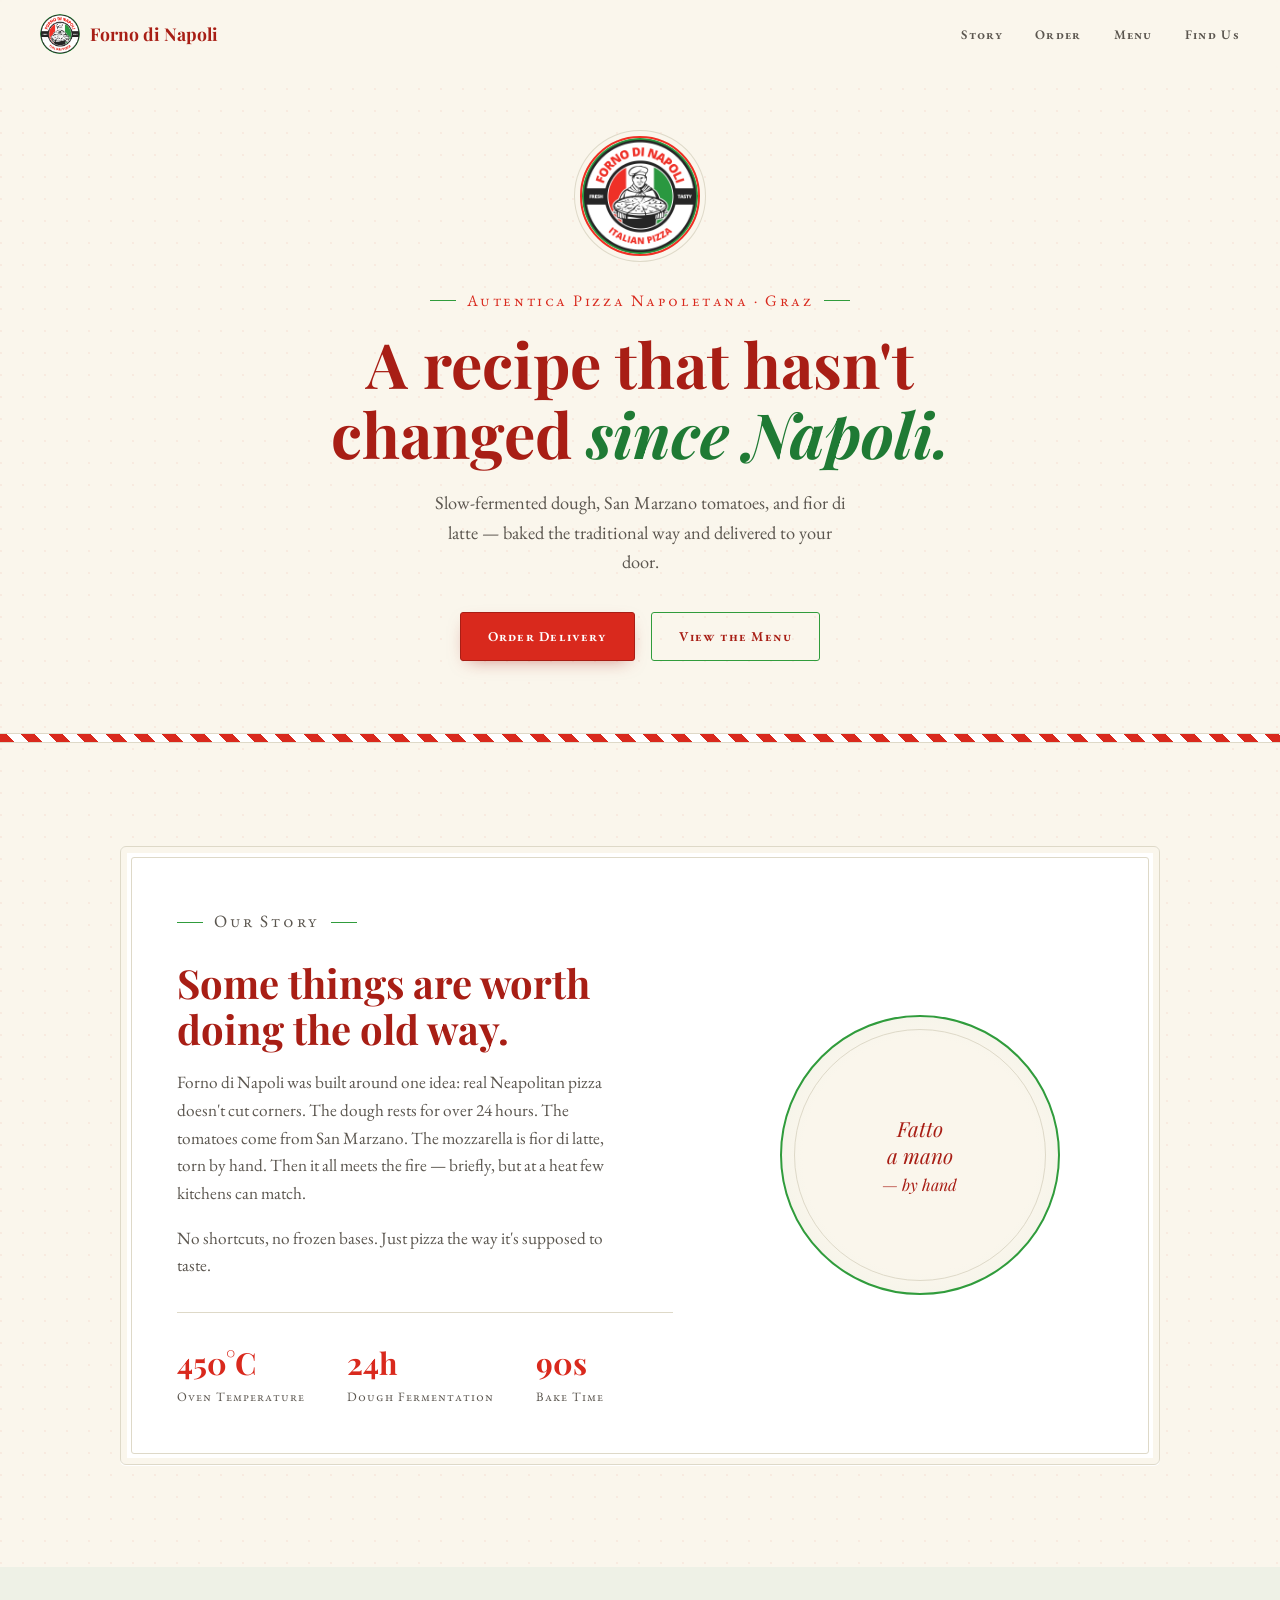
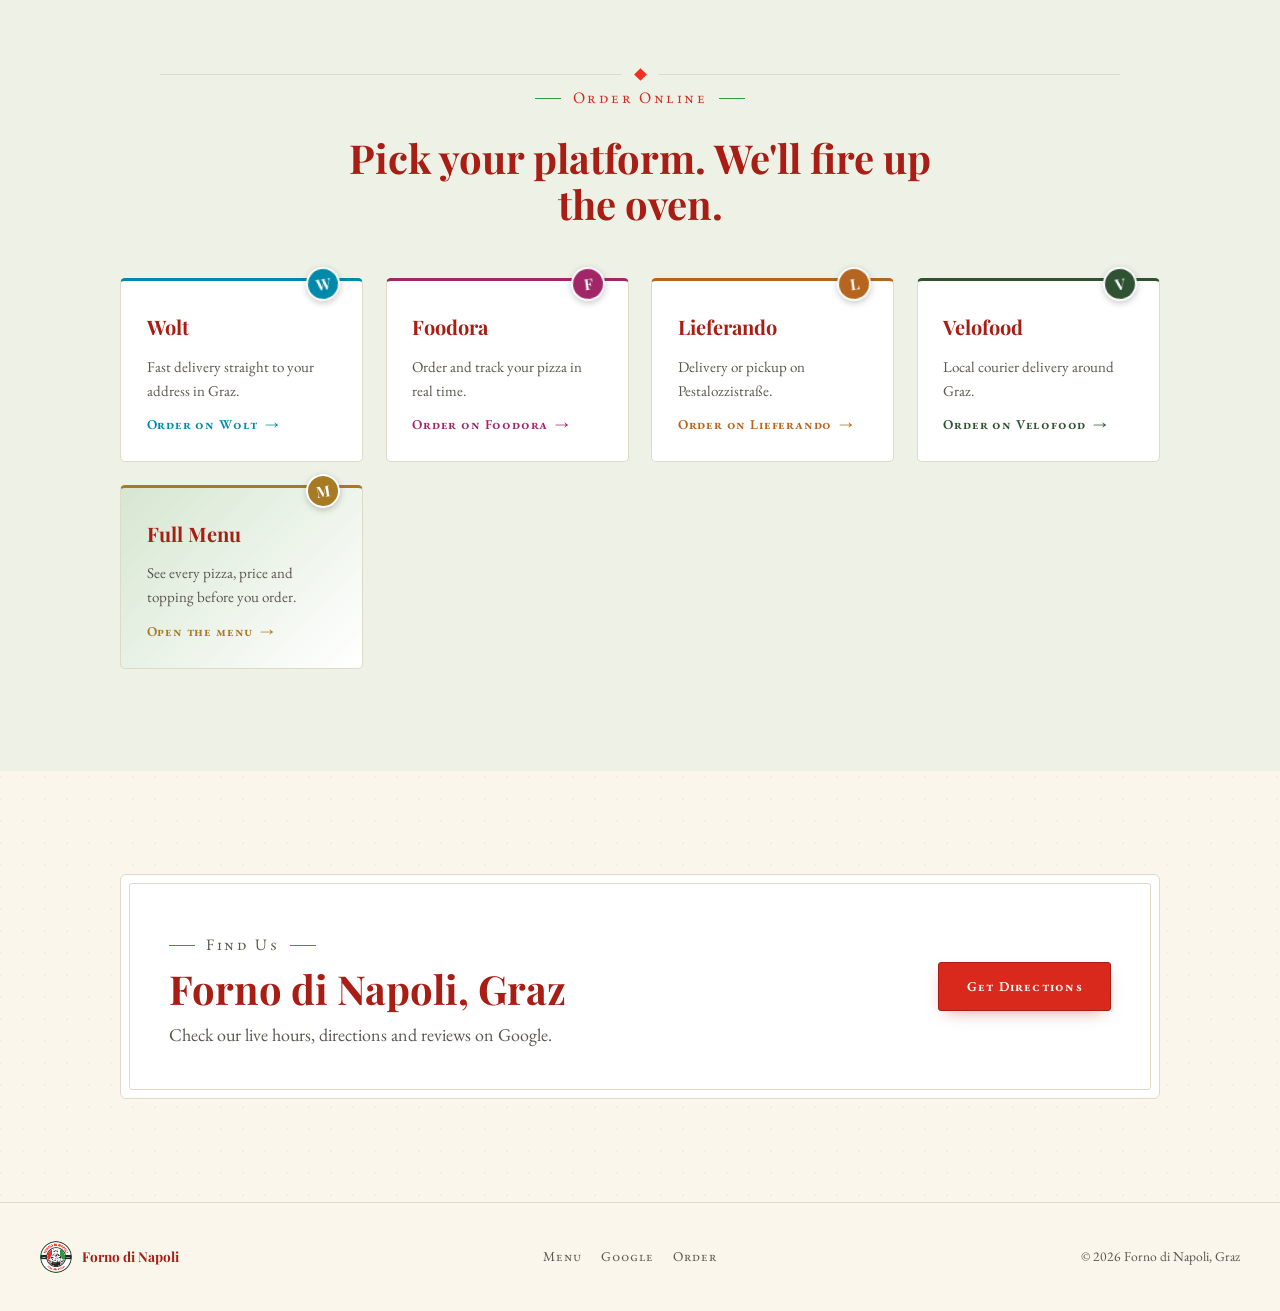
==== index.html @ 436e27d8 "Add Forno di Napoli pizzeria website Classic Italian trattoria design with a laurel-wreathed crest, " ====
<!DOCTYPE html>
<html lang="en">
<head>
<meta charset="UTF-8">
<meta name="viewport" content="width=device-width, initial-scale=1.0">
<title>Forno di Napoli — Classic Neapolitan Pizza in Graz</title>
<meta name="description" content="Autentica pizza napoletana in Graz. Order delivery via Wolt, Foodora, Lieferando or Velofood, or view our full menu.">
<link rel="icon" href="logo.png">
<link rel="preconnect" href="https://fonts.googleapis.com">
<link rel="preconnect" href="https://fonts.gstatic.com" crossorigin>
<link href="https://fonts.googleapis.com/css2?family=EB+Garamond:ital,wght@0,400;0,500;0,600;1,400;1,500&family=Playfair+Display:ital,wght@0,600;0,700;1,500;1,600&display=swap" rel="stylesheet">
<link rel="stylesheet" href="styles.css">
</head>
<body>

<header class="nav" id="nav">
  <a class="nav__brand" href="#top">
    <img src="logo.png" alt="Forno di Napoli logo">
    Forno di Napoli
  </a>
  <nav class="nav__links">
    <a href="#story">Story</a>
    <a href="#order">Order</a>
    <a href="https://qr.secret-it.eu/forno-di-napoli/NAZ" target="_blank" rel="noopener">Menu</a>
    <a href="#find-us">Find Us</a>
  </nav>
</header>

<section class="hero" id="top">
  <div class="crest">
    <svg class="crest__wreath left" viewBox="0 0 260 260" aria-hidden="true">
      <path d="M130 246 C 92 232, 56 194, 45 146 C 37 104, 46 66, 70 38" />
      <ellipse class="leaf" cx="122" cy="240" rx="11" ry="5.5" transform="rotate(-25 122 240)" style="animation-delay:.5s"/>
      <ellipse class="leaf" cx="104" cy="226" rx="11" ry="5.5" transform="rotate(-45 104 226)" style="animation-delay:.6s"/>
      <ellipse class="leaf" cx="86" cy="204" rx="11" ry="5.5" transform="rotate(-65 86 204)" style="animation-delay:.7s"/>
      <ellipse class="leaf" cx="70" cy="178" rx="11" ry="5.5" transform="rotate(-82 70 178)" style="animation-delay:.8s"/>
      <ellipse class="leaf" cx="58" cy="150" rx="10" ry="5" transform="rotate(-98 58 150)" style="animation-delay:.9s"/>
      <ellipse class="leaf" cx="52" cy="120" rx="10" ry="5" transform="rotate(-112 52 120)" style="animation-delay:1s"/>
      <ellipse class="leaf" cx="54" cy="90" rx="10" ry="5" transform="rotate(-128 54 90)" style="animation-delay:1.1s"/>
      <ellipse class="leaf" cx="62" cy="62" rx="10" ry="5" transform="rotate(-145 62 62)" style="animation-delay:1.2s"/>
    </svg>
    <svg class="crest__wreath right" viewBox="0 0 260 260" aria-hidden="true">
      <path d="M130 246 C 92 232, 56 194, 45 146 C 37 104, 46 66, 70 38" />
      <ellipse class="leaf" cx="122" cy="240" rx="11" ry="5.5" transform="rotate(-25 122 240)" style="animation-delay:.5s"/>
      <ellipse class="leaf" cx="104" cy="226" rx="11" ry="5.5" transform="rotate(-45 104 226)" style="animation-delay:.6s"/>
      <ellipse class="leaf" cx="86" cy="204" rx="11" ry="5.5" transform="rotate(-65 86 204)" style="animation-delay:.7s"/>
      <ellipse class="leaf" cx="70" cy="178" rx="11" ry="5.5" transform="rotate(-82 70 178)" style="animation-delay:.8s"/>
      <ellipse class="leaf" cx="58" cy="150" rx="10" ry="5" transform="rotate(-98 58 150)" style="animation-delay:.9s"/>
      <ellipse class="leaf" cx="52" cy="120" rx="10" ry="5" transform="rotate(-112 52 120)" style="animation-delay:1s"/>
      <ellipse class="leaf" cx="54" cy="90" rx="10" ry="5" transform="rotate(-128 54 90)" style="animation-delay:1.1s"/>
      <ellipse class="leaf" cx="62" cy="62" rx="10" ry="5" transform="rotate(-145 62 62)" style="animation-delay:1.2s"/>
    </svg>
    <img class="crest__mark" src="logo.png" alt="Forno di Napoli crest">
  </div>

  <p class="eyebrow">Autentica Pizza Napoletana &middot; Graz</p>
  <h1 class="hero__title">A recipe that hasn't changed <em>since Napoli.</em></h1>
  <p class="hero__sub">Slow-fermented dough, San Marzano tomatoes, and fior di latte — baked the traditional way and delivered to your door.</p>
  <div class="hero__cta">
    <a href="#order" class="btn btn--primary">Order Delivery</a>
    <a href="https://qr.secret-it.eu/forno-di-napoli/NAZ" target="_blank" rel="noopener" class="btn btn--ghost">View the Menu</a>
  </div>
</section>

<div class="ribbon" aria-hidden="true"></div>

<section class="section story" id="story">
  <div class="wrap">
    <div class="story__frame reveal">
      <div class="story__grid">
        <div>
          <p class="eyebrow">Our Story</p>
          <h2 class="section__title" style="text-align:left">Some things are worth doing the old way.</h2>
          <p>Forno di Napoli was built around one idea: real Neapolitan pizza doesn't cut corners. The dough rests for over 24 hours. The tomatoes come from San Marzano. The mozzarella is fior di latte, torn by hand. Then it all meets the fire — briefly, but at a heat few kitchens can match.</p>
          <p>No shortcuts, no frozen bases. Just pizza the way it's supposed to taste.</p>
          <div class="story__stats">
            <div>
              <div class="stat__num">450°C</div>
              <div class="stat__label">Oven Temperature</div>
            </div>
            <div>
              <div class="stat__num">24h</div>
              <div class="stat__label">Dough Fermentation</div>
            </div>
            <div>
              <div class="stat__num">90s</div>
              <div class="stat__label">Bake Time</div>
            </div>
          </div>
        </div>
        <div class="medallion">
          <span>Fatto<br>a mano<br><em style="font-size:1rem">— by hand</em></span>
        </div>
      </div>
    </div>
  </div>
</section>

<section class="section order" id="order">
  <div class="wrap">
    <div class="divider reveal"><span class="divider__mark"></span></div>
    <div class="section__head reveal">
      <p class="eyebrow">Order Online</p>
      <h2 class="section__title">Pick your platform. We'll fire up the oven.</h2>
    </div>
    <div class="order-grid reveal">
      <a class="order-card" style="--accent:#0089a8" href="https://wolt.com/de-at/aut/graz/restaurant/forno-di-napoli-1?utm_source=googlemapreserved&amp;utm_campaign=forno-di-napoli-1&amp;utm_content=69f091a7969e71e21f619008&amp;category=restaurant" target="_blank" rel="noopener">
        <span class="order-card__seal" style="--accent:#0089a8">W</span>
        <span class="order-card__name">Wolt</span>
        <span class="order-card__desc">Fast delivery straight to your address in Graz.</span>
        <span class="order-card__link">Order on Wolt <span class="arrow">→</span></span>
      </a>
      <a class="order-card" style="--accent:#a12668" href="https://www.foodora.at/restaurant/sb0v/forno-di-napoli-neapolitanische-pizza-sb0v?utm_campaign=google_reserve_place_order_action_CH-SEO_" target="_blank" rel="noopener">
        <span class="order-card__seal" style="--accent:#a12668">F</span>
        <span class="order-card__name">Foodora</span>
        <span class="order-card__desc">Order and track your pizza in real time.</span>
        <span class="order-card__link">Order on Foodora <span class="arrow">→</span></span>
      </a>
      <a class="order-card" style="--accent:#b5651d" href="https://www.lieferando.at/speisekarte/forno-di-napoli-pestalozzistrasse?serviceType=collection&amp;utm_source=google&amp;utm_medium=organic&amp;utm_campaign=foodorder" target="_blank" rel="noopener">
        <span class="order-card__seal" style="--accent:#b5651d">L</span>
        <span class="order-card__name">Lieferando</span>
        <span class="order-card__desc">Delivery or pickup on Pestalozzistraße.</span>
        <span class="order-card__link">Order on Lieferando <span class="arrow">→</span></span>
      </a>
      <a class="order-card" style="--accent:#2f5233" href="https://velofood.at/restaurant/fornodinapoli" target="_blank" rel="noopener">
        <span class="order-card__seal" style="--accent:#2f5233">V</span>
        <span class="order-card__name">Velofood</span>
        <span class="order-card__desc">Local courier delivery around Graz.</span>
        <span class="order-card__link">Order on Velofood <span class="arrow">→</span></span>
      </a>
      <a class="order-card order-card--menu" style="--accent:#a97a24" href="https://qr.secret-it.eu/forno-di-napoli/NAZ" target="_blank" rel="noopener">
        <span class="order-card__seal" style="--accent:#a97a24">M</span>
        <span class="order-card__name">Full Menu</span>
        <span class="order-card__desc">See every pizza, price and topping before you order.</span>
        <span class="order-card__link">Open the menu <span class="arrow">→</span></span>
      </a>
    </div>
  </div>
</section>

<section class="section find" id="find-us">
  <div class="wrap">
    <div class="find-panel reveal">
      <div>
        <p class="eyebrow">Find Us</p>
        <h2 class="section__title">Forno di Napoli, Graz</h2>
        <p>Check our live hours, directions and reviews on Google.</p>
      </div>
      <a class="btn btn--primary" href="https://share.google/KbmO80q0N0nKhMr3L" target="_blank" rel="noopener">Get Directions</a>
    </div>
  </div>
</section>

<footer class="footer">
  <a class="footer__brand" href="#top">
    <img src="logo.png" alt="Forno di Napoli logo">
    Forno di Napoli
  </a>
  <div class="footer__links">
    <a href="https://qr.secret-it.eu/forno-di-napoli/NAZ" target="_blank" rel="noopener">Menu</a>
    <a href="https://share.google/KbmO80q0N0nKhMr3L" target="_blank" rel="noopener">Google</a>
    <a href="#order">Order</a>
  </div>
  <span>© <span id="year"></span> Forno di Napoli, Graz</span>
</footer>

<script src="script.js"></script>
</body>
</html>
---- styles.css ----
/* ===== Tokens — sampled from logo.png (red #f03024, green #309c3c, ink #242424, white #fcfcfc) ===== */
:root {
  --paper: #faf6ec;
  --paper-deep: #eef1e6;
  --paper-line: #ded9c8;
  --ink: #242424;
  --ink-soft: #5b564f;
  --wine: #d9291d;
  --wine-deep: #a81e15;
  --wine-bright: #f03024;
  --pine: #1f7a34;
  --gold: #309c3c;
  --gold-light: #5cb768;
  --cream: #ffffff;

  --font-display: "Playfair Display", "Iowan Old Style", Georgia, serif;
  --font-body: "EB Garamond", Georgia, serif;
  --font-label: "EB Garamond", Georgia, serif;

  --container: 1120px;
}

@media (prefers-reduced-motion: reduce) {
  *, *::before, *::after {
    animation-duration: 0.001ms !important;
    animation-iteration-count: 1 !important;
    transition-duration: 0.001ms !important;
    scroll-behavior: auto !important;
  }
}

* { box-sizing: border-box; }
html { scroll-behavior: smooth; }

body {
  margin: 0;
  background: var(--paper);
  color: var(--ink);
  font-family: var(--font-body);
  font-size: 18px;
  line-height: 1.6;
  -webkit-font-smoothing: antialiased;
  overflow-x: hidden;
  background-image:
    radial-gradient(circle at 1px 1px, rgba(217, 41, 29, 0.06) 1px, transparent 0);
  background-size: 22px 22px;
}

img { max-width: 100%; display: block; }
a { color: inherit; text-decoration: none; }

.wrap {
  max-width: var(--container);
  margin: 0 auto;
  padding: 0 clamp(1.25rem, 4vw, 2.5rem);
}

:focus-visible {
  outline: 2px solid var(--wine);
  outline-offset: 3px;
}

.small-caps {
  font-variant: small-caps;
  letter-spacing: 0.08em;
}

/* ===== Checker ribbon divider ===== */
.ribbon {
  height: 10px;
  background-image: repeating-linear-gradient(
    45deg,
    var(--wine) 0, var(--wine) 10px,
    var(--cream) 10px, var(--cream) 20px
  );
  border-top: 1px solid var(--paper-line);
  border-bottom: 1px solid var(--paper-line);
}

/* ===== Nav ===== */
.nav {
  position: fixed;
  top: 0;
  left: 0;
  right: 0;
  z-index: 50;
  display: flex;
  align-items: center;
  justify-content: space-between;
  padding: 0.9rem clamp(1.25rem, 4vw, 2.5rem);
  background: rgba(250, 246, 236, 0.88);
  border-bottom: 1px solid transparent;
  backdrop-filter: blur(6px);
  transition: border-color 0.3s ease, box-shadow 0.3s ease;
}

.nav.is-scrolled {
  border-bottom-color: var(--paper-line);
  box-shadow: 0 2px 14px rgba(36, 36, 36, 0.06);
}

.nav__brand {
  display: flex;
  align-items: center;
  gap: 0.65rem;
  font-family: var(--font-display);
  font-weight: 700;
  font-size: 1.1rem;
  color: var(--wine-deep);
}

.nav__brand img {
  width: 40px;
  height: 40px;
  border-radius: 50%;
}

.nav__links {
  display: flex;
  gap: clamp(1.1rem, 2.5vw, 2.1rem);
  font-size: 0.82rem;
  font-variant: small-caps;
  letter-spacing: 0.1em;
  font-weight: 600;
  color: var(--ink-soft);
}

.nav__links a { position: relative; transition: color 0.2s ease; }
.nav__links a:hover { color: var(--wine); }
.nav__links a::after {
  content: "";
  position: absolute;
  left: 0;
  bottom: -5px;
  width: 0;
  height: 1px;
  background: var(--gold);
  transition: width 0.25s ease;
}
.nav__links a:hover::after { width: 100%; }

@media (max-width: 640px) {
  .nav__links { display: none; }
}

/* ===== Buttons ===== */
.btn {
  display: inline-flex;
  align-items: center;
  gap: 0.5rem;
  padding: 0.8rem 1.7rem;
  border-radius: 3px;
  font-family: var(--font-label);
  font-weight: 600;
  font-size: 0.85rem;
  font-variant: small-caps;
  letter-spacing: 0.09em;
  border: 1px solid transparent;
  cursor: pointer;
  transition: transform 0.2s ease, box-shadow 0.2s ease, background 0.2s ease, color 0.2s ease;
}

.btn--primary {
  background: var(--wine);
  color: var(--cream);
  border-color: var(--wine-deep);
  box-shadow: 0 6px 18px -8px rgba(168, 30, 21, 0.55);
}
.btn--primary:hover {
  background: var(--wine-bright);
  transform: translateY(-2px);
  box-shadow: 0 10px 22px -8px rgba(168, 30, 21, 0.6);
}

.btn--ghost {
  background: transparent;
  border-color: var(--gold);
  color: var(--wine-deep);
}
.btn--ghost:hover {
  background: rgba(48, 156, 60, 0.12);
  transform: translateY(-2px);
}

/* ===== Hero ===== */
.hero {
  position: relative;
  padding: 8.5rem clamp(1.25rem, 4vw, 2.5rem) 4.5rem;
  text-align: center;
  overflow: hidden;
}

.crest {
  position: relative;
  width: min(260px, 62vw);
  margin: 0 auto 1.6rem;
  display: grid;
  place-items: center;
}

.crest__wreath {
  position: absolute;
  inset: 0;
  width: 100%;
  height: 100%;
}
.crest__wreath.right {
  transform: scaleX(-1);
}

.crest__wreath path {
  fill: none;
  stroke: var(--gold);
  stroke-width: 2.4;
  stroke-linecap: round;
  stroke-dasharray: 340;
  stroke-dashoffset: 340;
  animation: draw 1.6s ease-out 0.2s forwards;
}
.crest__wreath.right path {
  animation-delay: 0.35s;
}

.crest__wreath ellipse {
  fill: var(--gold);
  opacity: 0;
  transform-origin: center;
  animation: leafIn 0.5s ease-out forwards;
}

@keyframes draw {
  to { stroke-dashoffset: 0; }
}
@keyframes leafIn {
  from { opacity: 0; transform: scale(0.3); }
  to { opacity: 1; transform: scale(1); }
}

.crest__mark {
  position: relative;
  width: 46%;
  border-radius: 50%;
  border: 2px solid var(--wine-bright);
  box-shadow: 0 0 0 5px var(--paper), 0 0 0 6px var(--paper-line);
  opacity: 0;
  animation: crestIn 0.6s ease-out 1.3s forwards;
}

@keyframes crestIn {
  from { opacity: 0; transform: scale(0.85); }
  to { opacity: 1; transform: scale(1); }
}

.eyebrow {
  font-family: var(--font-label);
  font-variant: small-caps;
  letter-spacing: 0.16em;
  font-size: 1rem;
  color: var(--wine);
  display: inline-flex;
  align-items: center;
  gap: 0.7rem;
  margin: 0 0 1rem;
}
.eyebrow::before, .eyebrow::after {
  content: "";
  width: 26px;
  height: 1px;
  background: var(--gold);
}

.hero__title {
  font-family: var(--font-display);
  font-weight: 700;
  font-size: clamp(2.3rem, 5.2vw, 3.9rem);
  line-height: 1.12;
  margin: 0 auto 1.2rem;
  max-width: 16ch;
  color: var(--wine-deep);
  opacity: 0;
  transform: translateY(16px);
  animation: enter 0.9s cubic-bezier(0.2, 0.8, 0.2, 1) 0.15s forwards;
}

.hero__title em {
  font-style: italic;
  color: var(--pine);
}

.hero__sub {
  font-size: 1.15rem;
  color: var(--ink-soft);
  max-width: 46ch;
  margin: 0 auto 2.2rem;
  opacity: 0;
  transform: translateY(14px);
  animation: enter 0.9s cubic-bezier(0.2, 0.8, 0.2, 1) 0.35s forwards;
}

.hero__cta {
  display: flex;
  gap: 1rem;
  justify-content: center;
  flex-wrap: wrap;
  opacity: 0;
  transform: translateY(14px);
  animation: enter 0.9s cubic-bezier(0.2, 0.8, 0.2, 1) 0.55s forwards;
}

@keyframes enter {
  to { opacity: 1; transform: translateY(0); }
}

/* ===== Section shell ===== */
.section {
  position: relative;
  padding: clamp(4rem, 8vw, 6.5rem) 0;
}

.divider {
  display: flex;
  align-items: center;
  justify-content: center;
  gap: 0.9rem;
  margin: 0 auto;
  max-width: var(--container);
  padding: 0 clamp(1.25rem, 4vw, 2.5rem);
}
.divider::before, .divider::after {
  content: "";
  flex: 1;
  height: 1px;
  background: var(--paper-line);
}
.divider__mark {
  width: 9px;
  height: 9px;
  background: var(--wine-bright);
  transform: rotate(45deg);
  transform-origin: center;
  opacity: 0;
  animation: markIn 0.5s ease-out forwards;
}

.section__head {
  max-width: 620px;
  margin: 0 auto clamp(2.4rem, 5vw, 3.2rem);
  text-align: center;
}

.section__title {
  font-family: var(--font-display);
  font-weight: 700;
  font-size: clamp(1.8rem, 3.4vw, 2.5rem);
  line-height: 1.15;
  color: var(--wine-deep);
  margin: 0.5rem 0 0;
}

.reveal {
  opacity: 0;
  transform: translateY(24px);
  transition: opacity 0.75s cubic-bezier(0.2, 0.8, 0.2, 1), transform 0.75s cubic-bezier(0.2, 0.8, 0.2, 1);
}
.reveal.is-visible {
  opacity: 1;
  transform: translateY(0);
}
.reveal.is-visible .divider__mark {
  animation: markIn 0.5s ease-out 0.3s forwards;
}

@keyframes markIn {
  from { opacity: 0; transform: rotate(45deg) scale(0); }
  to { opacity: 1; transform: rotate(45deg) scale(1); }
}

/* ===== Story ===== */
.story__frame {
  border: 1px solid var(--paper-line);
  border-radius: 6px;
  padding: clamp(2rem, 5vw, 3.5rem);
  background: var(--cream);
  box-shadow: 0 1px 0 var(--cream), 0 0 0 6px var(--paper) inset;
  position: relative;
}
.story__frame::before {
  content: "";
  position: absolute;
  inset: 10px;
  border: 1px solid var(--paper-line);
  border-radius: 3px;
  pointer-events: none;
}

.story__grid {
  display: grid;
  grid-template-columns: 1.15fr 0.85fr;
  gap: clamp(2.2rem, 5vw, 4rem);
  align-items: center;
}
@media (max-width: 860px) {
  .story__grid { grid-template-columns: 1fr; }
}

.story p {
  color: var(--ink-soft);
  font-size: 1.08rem;
  max-width: 54ch;
}

.story__stats {
  display: flex;
  gap: clamp(1.6rem, 4vw, 2.6rem);
  margin-top: 2rem;
  flex-wrap: wrap;
  padding-top: 1.6rem;
  border-top: 1px solid var(--paper-line);
}

.stat__num {
  font-family: var(--font-display);
  font-size: 1.9rem;
  font-weight: 700;
  color: var(--wine);
}
.stat__label {
  font-family: var(--font-label);
  font-variant: small-caps;
  font-size: 0.8rem;
  letter-spacing: 0.08em;
  color: var(--ink-soft);
}

.medallion {
  position: relative;
  width: 100%;
  max-width: 280px;
  aspect-ratio: 1;
  margin-inline: auto;
  border-radius: 50%;
  border: 2px solid var(--gold);
  display: grid;
  place-items: center;
  background: radial-gradient(circle, var(--paper) 60%, var(--paper-deep) 100%);
}
.medallion::before {
  content: "";
  position: absolute;
  inset: 12px;
  border: 1px solid var(--paper-line);
  border-radius: 50%;
}
.medallion span {
  font-family: var(--font-display);
  font-style: italic;
  font-size: 1.3rem;
  color: var(--wine-deep);
  text-align: center;
  line-height: 1.3;
}

/* ===== Order section ===== */
.order {
  background: var(--paper-deep);
}

.order-grid {
  display: grid;
  grid-template-columns: repeat(auto-fit, minmax(230px, 1fr));
  gap: 1.4rem;
}

.order-card {
  position: relative;
  display: flex;
  flex-direction: column;
  gap: 0.7rem;
  padding: 1.9rem 1.6rem 1.6rem;
  border-radius: 5px;
  background: var(--cream);
  border: 1px solid var(--paper-line);
  border-top: 3px solid var(--accent, var(--wine));
  transition: transform 0.25s ease, box-shadow 0.25s ease;
}

.order-card:hover {
  transform: translateY(-5px);
  box-shadow: 0 14px 26px -14px rgba(36, 36, 36, 0.3);
}

.order-card__seal {
  position: absolute;
  top: -14px;
  right: 1.4rem;
  width: 34px;
  height: 34px;
  border-radius: 50%;
  background: var(--accent, var(--wine));
  color: var(--cream);
  display: grid;
  place-items: center;
  font-family: var(--font-display);
  font-weight: 700;
  font-size: 0.95rem;
  border: 2px solid var(--cream);
  box-shadow: 0 2px 6px rgba(36, 36, 36, 0.25);
  transform: scale(0) rotate(-25deg);
  transition: transform 0.4s cubic-bezier(0.34, 1.56, 0.64, 1);
}
.reveal.is-visible .order-card__seal {
  transform: scale(1) rotate(-8deg);
}

.order-card__name {
  font-family: var(--font-display);
  font-size: 1.25rem;
  font-weight: 700;
  color: var(--wine-deep);
}

.order-card__desc {
  color: var(--ink-soft);
  font-size: 0.94rem;
  flex: 1;
}

.order-card__link {
  font-family: var(--font-label);
  font-variant: small-caps;
  font-size: 0.85rem;
  letter-spacing: 0.06em;
  font-weight: 600;
  color: var(--accent, var(--wine));
  display: inline-flex;
  align-items: center;
  gap: 0.4rem;
}
.order-card__link .arrow { transition: transform 0.2s ease; }
.order-card:hover .order-card__link .arrow { transform: translateX(4px); }

.order-card--menu {
  background: linear-gradient(135deg, rgba(48, 156, 60, 0.12), var(--cream));
}

/* ===== Find us ===== */
.find-panel {
  display: flex;
  flex-wrap: wrap;
  gap: 2rem;
  align-items: center;
  justify-content: space-between;
  padding: clamp(2rem, 5vw, 3rem);
  border-radius: 6px;
  background: var(--cream);
  border: 1px solid var(--paper-line);
  position: relative;
}
.find-panel::before {
  content: "";
  position: absolute;
  inset: 8px;
  border: 1px solid var(--paper-line);
  border-radius: 3px;
  pointer-events: none;
}

.find-panel p {
  color: var(--ink-soft);
  max-width: 46ch;
  margin: 0.6rem 0 0;
}

.find-panel .section__title { text-align: left; }

/* ===== Footer ===== */
.footer {
  padding: 2.4rem clamp(1.25rem, 4vw, 2.5rem);
  border-top: 1px solid var(--paper-line);
  display: flex;
  flex-wrap: wrap;
  gap: 1rem;
  align-items: center;
  justify-content: space-between;
  font-size: 0.85rem;
  color: var(--ink-soft);
  background: var(--paper);
}

.footer__brand {
  display: flex;
  align-items: center;
  gap: 0.6rem;
  font-family: var(--font-display);
  color: var(--wine-deep);
  font-weight: 700;
}
.footer__brand img { width: 32px; height: 32px; border-radius: 50%; }

.footer__links {
  display: flex;
  gap: 1.25rem;
  font-variant: small-caps;
  letter-spacing: 0.06em;
}
.footer__links a:hover { color: var(--wine); }
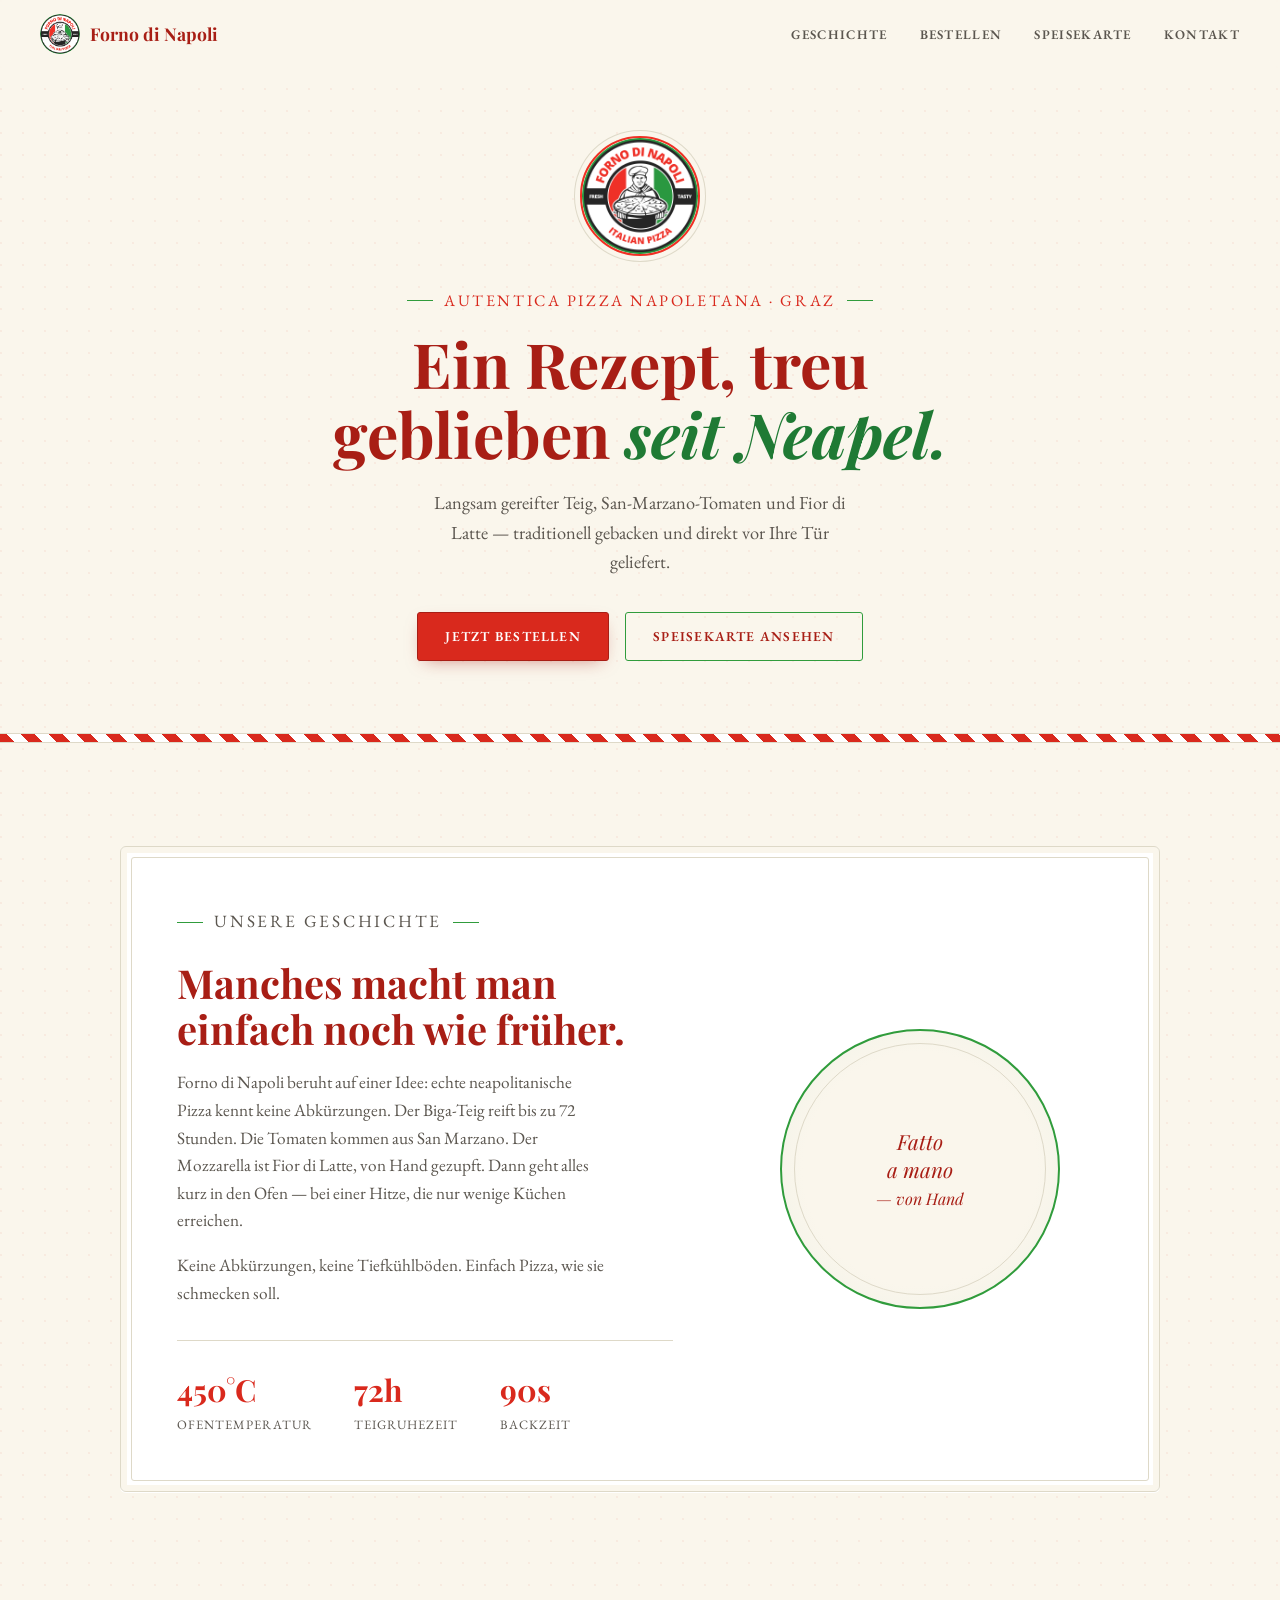
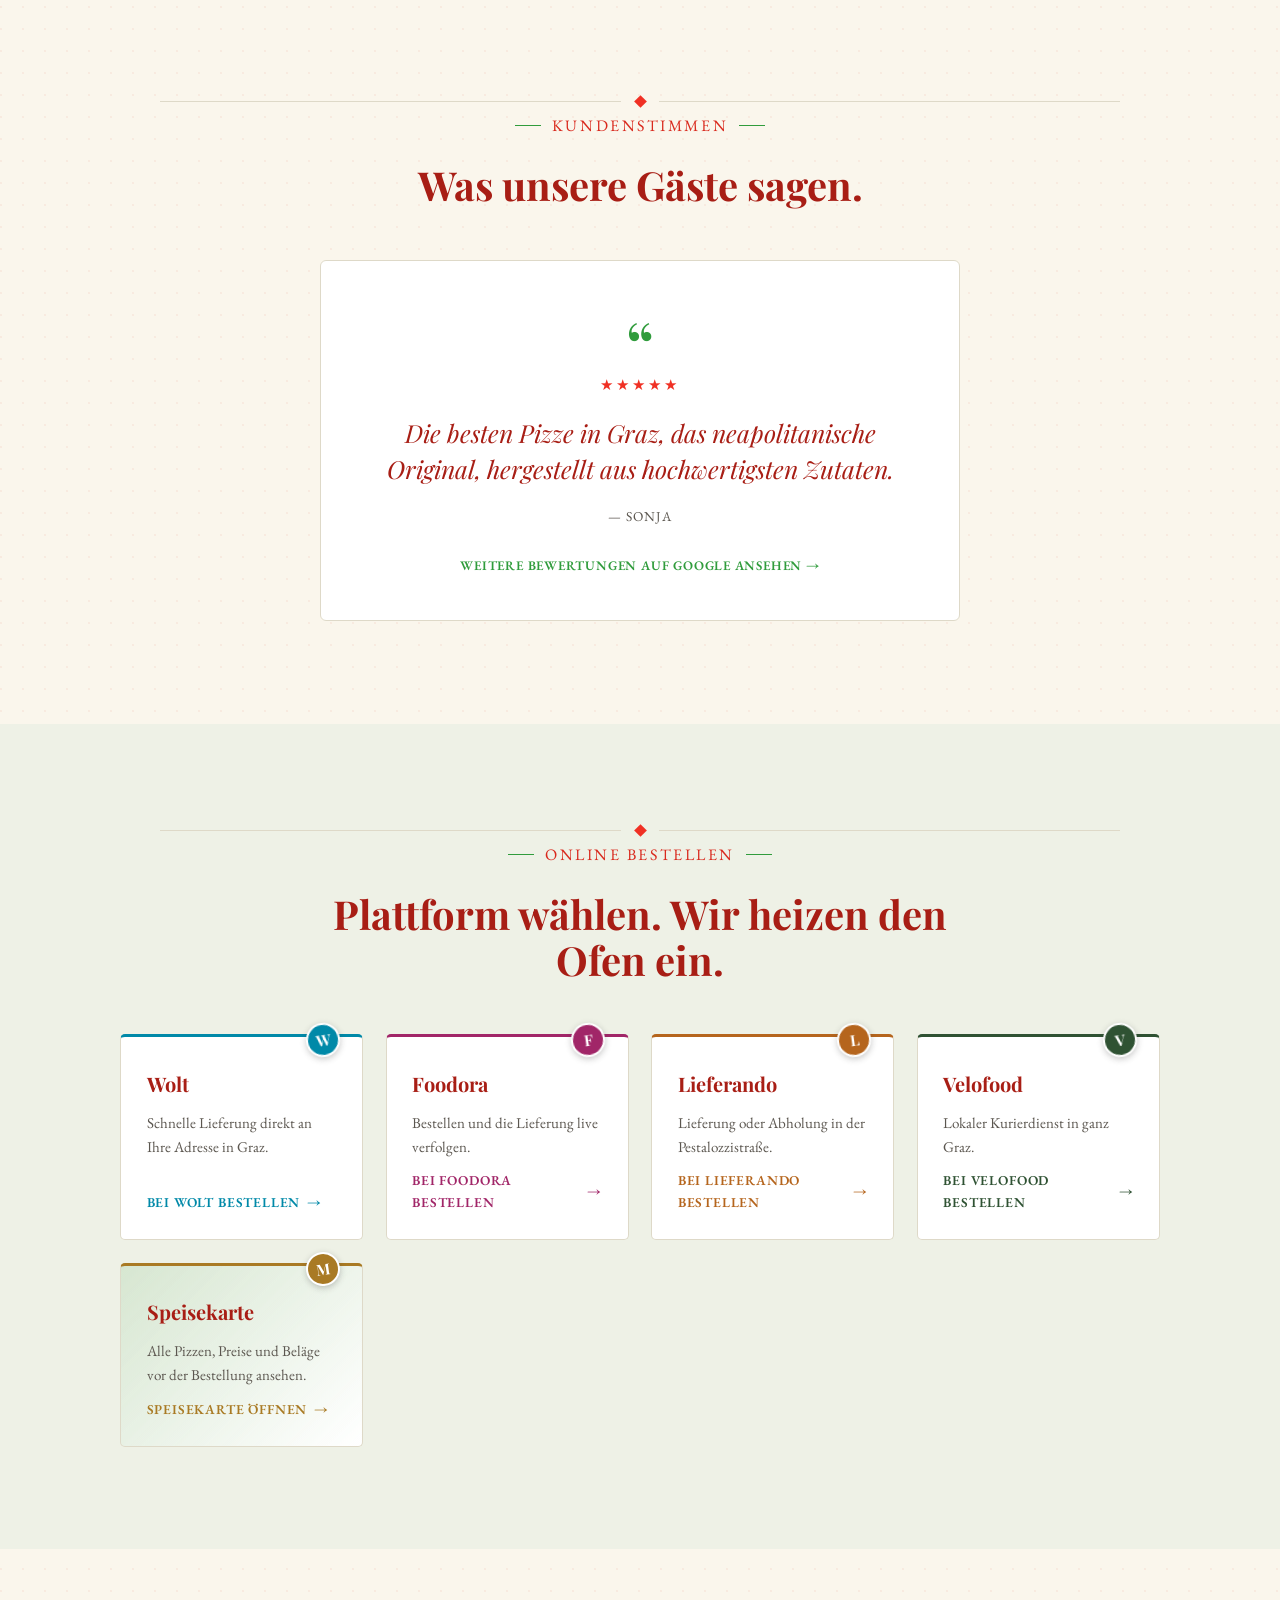
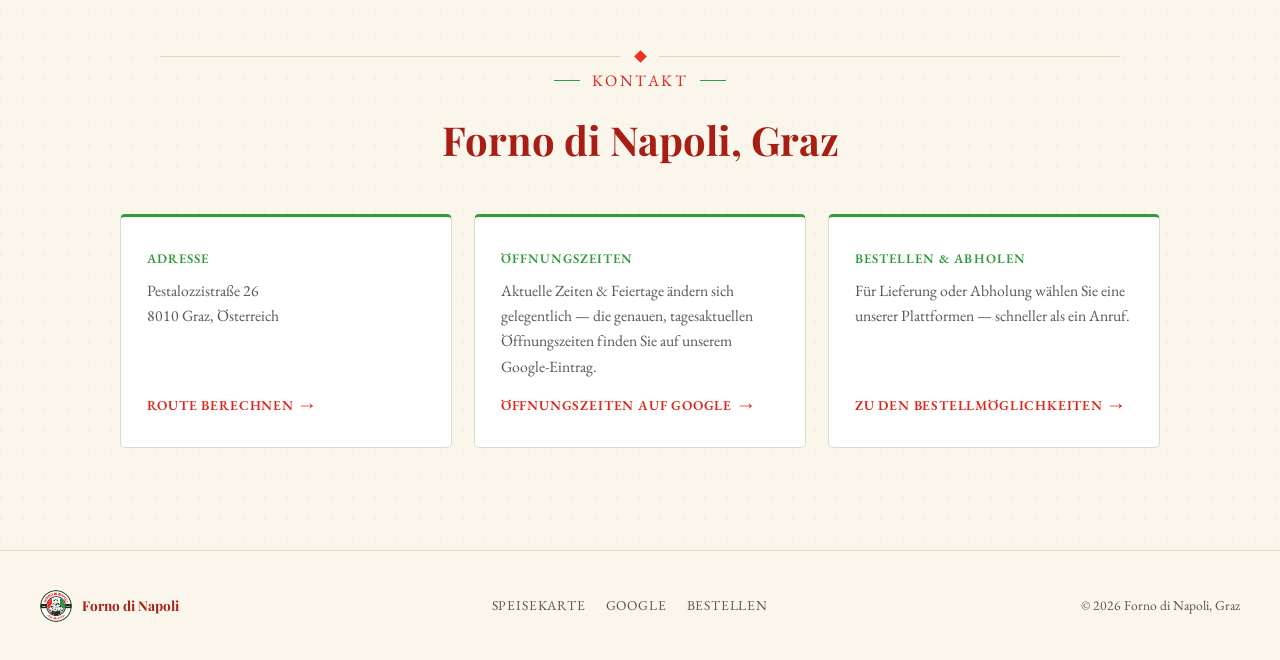
==== commit 2e42c8ae: "Translate site to German, add Kontakt and Kundenstimmen sections Replace all copy with German (nav, " ====
--- a/index.html
+++ b/index.html
@@ -1,10 +1,10 @@
 <!DOCTYPE html>
-<html lang="en">
+<html lang="de">
 <head>
 <meta charset="UTF-8">
 <meta name="viewport" content="width=device-width, initial-scale=1.0">
-<title>Forno di Napoli — Classic Neapolitan Pizza in Graz</title>
-<meta name="description" content="Autentica pizza napoletana in Graz. Order delivery via Wolt, Foodora, Lieferando or Velofood, or view our full menu.">
+<title>Forno di Napoli — Neapolitanische Pizza in Graz</title>
+<meta name="description" content="Authentische neapolitanische Pizza in Graz. Jetzt liefern lassen über Wolt, Foodora, Lieferando oder Velofood, oder die Speisekarte ansehen.">
 <link rel="icon" href="logo.png">
 <link rel="preconnect" href="https://fonts.googleapis.com">
 <link rel="preconnect" href="https://fonts.gstatic.com" crossorigin>
@@ -15,14 +15,14 @@
 
 <header class="nav" id="nav">
   <a class="nav__brand" href="#top">
-    <img src="logo.png" alt="Forno di Napoli logo">
+    <img src="logo.png" alt="Forno di Napoli Logo">
     Forno di Napoli
   </a>
   <nav class="nav__links">
-    <a href="#story">Story</a>
-    <a href="#order">Order</a>
-    <a href="https://qr.secret-it.eu/forno-di-napoli/NAZ" target="_blank" rel="noopener">Menu</a>
-    <a href="#find-us">Find Us</a>
+    <a href="#story">Geschichte</a>
+    <a href="#order">Bestellen</a>
+    <a href="https://qr.secret-it.eu/forno-di-napoli/NAZ" target="_blank" rel="noopener">Speisekarte</a>
+    <a href="#kontakt">Kontakt</a>
   </nav>
 </header>
 
@@ -50,15 +50,15 @@
       <ellipse class="leaf" cx="54" cy="90" rx="10" ry="5" transform="rotate(-128 54 90)" style="animation-delay:1.1s"/>
       <ellipse class="leaf" cx="62" cy="62" rx="10" ry="5" transform="rotate(-145 62 62)" style="animation-delay:1.2s"/>
     </svg>
-    <img class="crest__mark" src="logo.png" alt="Forno di Napoli crest">
+    <img class="crest__mark" src="logo.png" alt="Forno di Napoli Wappen">
   </div>
 
   <p class="eyebrow">Autentica Pizza Napoletana &middot; Graz</p>
-  <h1 class="hero__title">A recipe that hasn't changed <em>since Napoli.</em></h1>
-  <p class="hero__sub">Slow-fermented dough, San Marzano tomatoes, and fior di latte — baked the traditional way and delivered to your door.</p>
+  <h1 class="hero__title">Ein Rezept, treu geblieben <em>seit Neapel.</em></h1>
+  <p class="hero__sub">Langsam gereifter Teig, San-Marzano-Tomaten und Fior di Latte — traditionell gebacken und direkt vor Ihre Tür geliefert.</p>
   <div class="hero__cta">
-    <a href="#order" class="btn btn--primary">Order Delivery</a>
-    <a href="https://qr.secret-it.eu/forno-di-napoli/NAZ" target="_blank" rel="noopener" class="btn btn--ghost">View the Menu</a>
+    <a href="#order" class="btn btn--primary">Jetzt bestellen</a>
+    <a href="https://qr.secret-it.eu/forno-di-napoli/NAZ" target="_blank" rel="noopener" class="btn btn--ghost">Speisekarte ansehen</a>
   </div>
 </section>
 
@@ -69,97 +69,128 @@
     <div class="story__frame reveal">
       <div class="story__grid">
         <div>
-          <p class="eyebrow">Our Story</p>
-          <h2 class="section__title" style="text-align:left">Some things are worth doing the old way.</h2>
-          <p>Forno di Napoli was built around one idea: real Neapolitan pizza doesn't cut corners. The dough rests for over 24 hours. The tomatoes come from San Marzano. The mozzarella is fior di latte, torn by hand. Then it all meets the fire — briefly, but at a heat few kitchens can match.</p>
-          <p>No shortcuts, no frozen bases. Just pizza the way it's supposed to taste.</p>
+          <p class="eyebrow">Unsere Geschichte</p>
+          <h2 class="section__title" style="text-align:left">Manches macht man einfach noch wie früher.</h2>
+          <p>Forno di Napoli beruht auf einer Idee: echte neapolitanische Pizza kennt keine Abkürzungen. Der Biga-Teig reift bis zu 72 Stunden. Die Tomaten kommen aus San Marzano. Der Mozzarella ist Fior di Latte, von Hand gezupft. Dann geht alles kurz in den Ofen — bei einer Hitze, die nur wenige Küchen erreichen.</p>
+          <p>Keine Abkürzungen, keine Tiefkühlböden. Einfach Pizza, wie sie schmecken soll.</p>
           <div class="story__stats">
             <div>
               <div class="stat__num">450°C</div>
-              <div class="stat__label">Oven Temperature</div>
+              <div class="stat__label">Ofentemperatur</div>
             </div>
             <div>
-              <div class="stat__num">24h</div>
-              <div class="stat__label">Dough Fermentation</div>
+              <div class="stat__num">72h</div>
+              <div class="stat__label">Teigruhezeit</div>
             </div>
             <div>
               <div class="stat__num">90s</div>
-              <div class="stat__label">Bake Time</div>
+              <div class="stat__label">Backzeit</div>
             </div>
           </div>
         </div>
         <div class="medallion">
-          <span>Fatto<br>a mano<br><em style="font-size:1rem">— by hand</em></span>
+          <span>Fatto<br>a mano<br><em style="font-size:1rem">— von Hand</em></span>
         </div>
       </div>
     </div>
   </div>
 </section>
 
-<section class="section order" id="order">
+<section class="section testimonials" id="kundenstimmen">
   <div class="wrap">
     <div class="divider reveal"><span class="divider__mark"></span></div>
     <div class="section__head reveal">
-      <p class="eyebrow">Order Online</p>
-      <h2 class="section__title">Pick your platform. We'll fire up the oven.</h2>
+      <p class="eyebrow">Kundenstimmen</p>
+      <h2 class="section__title">Was unsere Gäste sagen.</h2>
+    </div>
+    <div class="quote-card reveal">
+      <span class="quote-mark" aria-hidden="true">&ldquo;</span>
+      <div class="quote-stars" aria-hidden="true">★★★★★</div>
+      <p class="quote-text">Die besten Pizze in Graz, das neapolitanische Original, hergestellt aus hochwertigsten Zutaten.</p>
+      <p class="quote-attr">— Sonja</p>
+      <a class="quote-more" href="https://share.google/KbmO80q0N0nKhMr3L" target="_blank" rel="noopener">Weitere Bewertungen auf Google ansehen →</a>
+    </div>
+  </div>
+</section>
+
+<section class="section order" id="order">
+  <div class="wrap">
+    <div class="divider reveal"><span class="divider__mark"></span></div>
+    <div class="section__head reveal">
+      <p class="eyebrow">Online bestellen</p>
+      <h2 class="section__title">Plattform wählen. Wir heizen den Ofen ein.</h2>
     </div>
     <div class="order-grid reveal">
       <a class="order-card" style="--accent:#0089a8" href="https://wolt.com/de-at/aut/graz/restaurant/forno-di-napoli-1?utm_source=googlemapreserved&amp;utm_campaign=forno-di-napoli-1&amp;utm_content=69f091a7969e71e21f619008&amp;category=restaurant" target="_blank" rel="noopener">
         <span class="order-card__seal" style="--accent:#0089a8">W</span>
         <span class="order-card__name">Wolt</span>
-        <span class="order-card__desc">Fast delivery straight to your address in Graz.</span>
-        <span class="order-card__link">Order on Wolt <span class="arrow">→</span></span>
+        <span class="order-card__desc">Schnelle Lieferung direkt an Ihre Adresse in Graz.</span>
+        <span class="order-card__link">Bei Wolt bestellen <span class="arrow">→</span></span>
       </a>
       <a class="order-card" style="--accent:#a12668" href="https://www.foodora.at/restaurant/sb0v/forno-di-napoli-neapolitanische-pizza-sb0v?utm_campaign=google_reserve_place_order_action_CH-SEO_" target="_blank" rel="noopener">
         <span class="order-card__seal" style="--accent:#a12668">F</span>
         <span class="order-card__name">Foodora</span>
-        <span class="order-card__desc">Order and track your pizza in real time.</span>
-        <span class="order-card__link">Order on Foodora <span class="arrow">→</span></span>
+        <span class="order-card__desc">Bestellen und die Lieferung live verfolgen.</span>
+        <span class="order-card__link">Bei Foodora bestellen <span class="arrow">→</span></span>
       </a>
       <a class="order-card" style="--accent:#b5651d" href="https://www.lieferando.at/speisekarte/forno-di-napoli-pestalozzistrasse?serviceType=collection&amp;utm_source=google&amp;utm_medium=organic&amp;utm_campaign=foodorder" target="_blank" rel="noopener">
         <span class="order-card__seal" style="--accent:#b5651d">L</span>
         <span class="order-card__name">Lieferando</span>
-        <span class="order-card__desc">Delivery or pickup on Pestalozzistraße.</span>
-        <span class="order-card__link">Order on Lieferando <span class="arrow">→</span></span>
+        <span class="order-card__desc">Lieferung oder Abholung in der Pestalozzistraße.</span>
+        <span class="order-card__link">Bei Lieferando bestellen <span class="arrow">→</span></span>
       </a>
       <a class="order-card" style="--accent:#2f5233" href="https://velofood.at/restaurant/fornodinapoli" target="_blank" rel="noopener">
         <span class="order-card__seal" style="--accent:#2f5233">V</span>
         <span class="order-card__name">Velofood</span>
-        <span class="order-card__desc">Local courier delivery around Graz.</span>
-        <span class="order-card__link">Order on Velofood <span class="arrow">→</span></span>
+        <span class="order-card__desc">Lokaler Kurierdienst in ganz Graz.</span>
+        <span class="order-card__link">Bei Velofood bestellen <span class="arrow">→</span></span>
       </a>
       <a class="order-card order-card--menu" style="--accent:#a97a24" href="https://qr.secret-it.eu/forno-di-napoli/NAZ" target="_blank" rel="noopener">
         <span class="order-card__seal" style="--accent:#a97a24">M</span>
-        <span class="order-card__name">Full Menu</span>
-        <span class="order-card__desc">See every pizza, price and topping before you order.</span>
-        <span class="order-card__link">Open the menu <span class="arrow">→</span></span>
-      </a>
-    </div>
-  </div>
-</section>
-
-<section class="section find" id="find-us">
-  <div class="wrap">
-    <div class="find-panel reveal">
-      <div>
-        <p class="eyebrow">Find Us</p>
-        <h2 class="section__title">Forno di Napoli, Graz</h2>
-        <p>Check our live hours, directions and reviews on Google.</p>
-      </div>
-      <a class="btn btn--primary" href="https://share.google/KbmO80q0N0nKhMr3L" target="_blank" rel="noopener">Get Directions</a>
+        <span class="order-card__name">Speisekarte</span>
+        <span class="order-card__desc">Alle Pizzen, Preise und Beläge vor der Bestellung ansehen.</span>
+        <span class="order-card__link">Speisekarte öffnen <span class="arrow">→</span></span>
+      </a>
+    </div>
+  </div>
+</section>
+
+<section class="section find" id="kontakt">
+  <div class="wrap">
+    <div class="divider reveal"><span class="divider__mark"></span></div>
+    <div class="section__head reveal">
+      <p class="eyebrow">Kontakt</p>
+      <h2 class="section__title">Forno di Napoli, Graz</h2>
+    </div>
+    <div class="contact-grid reveal">
+      <div class="contact-card">
+        <p class="contact-card__label">Adresse</p>
+        <p class="contact-card__value">Pestalozzistraße 26<br>8010 Graz, Österreich</p>
+        <a class="order-card__link" href="https://share.google/KbmO80q0N0nKhMr3L" target="_blank" rel="noopener">Route berechnen <span class="arrow">→</span></a>
+      </div>
+      <div class="contact-card">
+        <p class="contact-card__label">Öffnungszeiten</p>
+        <p class="contact-card__value">Aktuelle Zeiten &amp; Feiertage ändern sich gelegentlich — die genauen, tagesaktuellen Öffnungszeiten finden Sie auf unserem Google-Eintrag.</p>
+        <a class="order-card__link" href="https://share.google/KbmO80q0N0nKhMr3L" target="_blank" rel="noopener">Öffnungszeiten auf Google <span class="arrow">→</span></a>
+      </div>
+      <div class="contact-card">
+        <p class="contact-card__label">Bestellen &amp; Abholen</p>
+        <p class="contact-card__value">Für Lieferung oder Abholung wählen Sie eine unserer Plattformen — schneller als ein Anruf.</p>
+        <a class="order-card__link" href="#order">Zu den Bestellmöglichkeiten <span class="arrow">→</span></a>
+      </div>
     </div>
   </div>
 </section>
 
 <footer class="footer">
   <a class="footer__brand" href="#top">
-    <img src="logo.png" alt="Forno di Napoli logo">
+    <img src="logo.png" alt="Forno di Napoli Logo">
     Forno di Napoli
   </a>
   <div class="footer__links">
-    <a href="https://qr.secret-it.eu/forno-di-napoli/NAZ" target="_blank" rel="noopener">Menu</a>
+    <a href="https://qr.secret-it.eu/forno-di-napoli/NAZ" target="_blank" rel="noopener">Speisekarte</a>
     <a href="https://share.google/KbmO80q0N0nKhMr3L" target="_blank" rel="noopener">Google</a>
-    <a href="#order">Order</a>
+    <a href="#order">Bestellen</a>
   </div>
   <span>© <span id="year"></span> Forno di Napoli, Graz</span>
 </footer>
--- a/styles.css
+++ b/styles.css
@@ -60,11 +60,6 @@
   outline-offset: 3px;
 }
 
-.small-caps {
-  font-variant: small-caps;
-  letter-spacing: 0.08em;
-}
-
 /* ===== Checker ribbon divider ===== */
 .ribbon {
   height: 10px;
@@ -119,7 +114,7 @@
   display: flex;
   gap: clamp(1.1rem, 2.5vw, 2.1rem);
   font-size: 0.82rem;
-  font-variant: small-caps;
+  text-transform: uppercase;
   letter-spacing: 0.1em;
   font-weight: 600;
   color: var(--ink-soft);
@@ -153,7 +148,7 @@
   font-family: var(--font-label);
   font-weight: 600;
   font-size: 0.85rem;
-  font-variant: small-caps;
+  text-transform: uppercase;
   letter-spacing: 0.09em;
   border: 1px solid transparent;
   cursor: pointer;
@@ -253,7 +248,7 @@
 
 .eyebrow {
   font-family: var(--font-label);
-  font-variant: small-caps;
+  text-transform: uppercase;
   letter-spacing: 0.16em;
   font-size: 1rem;
   color: var(--wine);
@@ -426,7 +421,7 @@
 }
 .stat__label {
   font-family: var(--font-label);
-  font-variant: small-caps;
+  text-transform: uppercase;
   font-size: 0.8rem;
   letter-spacing: 0.08em;
   color: var(--ink-soft);
@@ -459,6 +454,62 @@
   text-align: center;
   line-height: 1.3;
 }
+
+/* ===== Testimonials ===== */
+.quote-card {
+  position: relative;
+  max-width: 640px;
+  margin: 0 auto;
+  padding: clamp(2.2rem, 5vw, 3rem) clamp(1.5rem, 5vw, 3rem) 2.6rem;
+  text-align: center;
+  background: var(--cream);
+  border: 1px solid var(--paper-line);
+  border-radius: 6px;
+}
+
+.quote-mark {
+  display: block;
+  font-family: var(--font-display);
+  font-size: 4.5rem;
+  line-height: 1;
+  color: var(--gold);
+  margin-bottom: -0.5rem;
+}
+
+.quote-stars {
+  color: var(--wine-bright);
+  letter-spacing: 0.2em;
+  font-size: 0.95rem;
+  margin: 0 0 1.1rem;
+}
+
+.quote-text {
+  font-family: var(--font-display);
+  font-style: italic;
+  font-size: clamp(1.2rem, 2.6vw, 1.55rem);
+  line-height: 1.45;
+  color: var(--wine-deep);
+  margin: 0 0 1.2rem;
+}
+
+.quote-attr {
+  font-family: var(--font-label);
+  text-transform: uppercase;
+  letter-spacing: 0.08em;
+  font-size: 0.85rem;
+  color: var(--ink-soft);
+  margin: 0 0 1.4rem;
+}
+
+.quote-more {
+  font-family: var(--font-label);
+  text-transform: uppercase;
+  letter-spacing: 0.06em;
+  font-size: 0.82rem;
+  font-weight: 600;
+  color: var(--gold);
+}
+.quote-more:hover { color: var(--pine); }
 
 /* ===== Order section ===== */
 .order {
@@ -527,7 +578,7 @@
 
 .order-card__link {
   font-family: var(--font-label);
-  font-variant: small-caps;
+  text-transform: uppercase;
   font-size: 0.85rem;
   letter-spacing: 0.06em;
   font-weight: 600;
@@ -543,35 +594,41 @@
   background: linear-gradient(135deg, rgba(48, 156, 60, 0.12), var(--cream));
 }
 
-/* ===== Find us ===== */
-.find-panel {
-  display: flex;
-  flex-wrap: wrap;
-  gap: 2rem;
-  align-items: center;
-  justify-content: space-between;
-  padding: clamp(2rem, 5vw, 3rem);
-  border-radius: 6px;
+/* ===== Kontakt ===== */
+.contact-grid {
+  display: grid;
+  grid-template-columns: repeat(auto-fit, minmax(230px, 1fr));
+  gap: 1.4rem;
+}
+
+.contact-card {
+  display: flex;
+  flex-direction: column;
+  gap: 0.6rem;
+  align-items: flex-start;
+  padding: 1.9rem 1.6rem;
+  border-radius: 5px;
   background: var(--cream);
   border: 1px solid var(--paper-line);
-  position: relative;
-}
-.find-panel::before {
-  content: "";
-  position: absolute;
-  inset: 8px;
-  border: 1px solid var(--paper-line);
-  border-radius: 3px;
-  pointer-events: none;
-}
-
-.find-panel p {
-  color: var(--ink-soft);
-  max-width: 46ch;
-  margin: 0.6rem 0 0;
-}
-
-.find-panel .section__title { text-align: left; }
+  border-top: 3px solid var(--gold);
+}
+
+.contact-card__label {
+  font-family: var(--font-label);
+  text-transform: uppercase;
+  letter-spacing: 0.08em;
+  font-size: 0.82rem;
+  color: var(--gold);
+  font-weight: 600;
+  margin: 0;
+}
+
+.contact-card__value {
+  color: var(--ink-soft);
+  font-size: 0.98rem;
+  margin: 0 0 0.4rem;
+  flex: 1;
+}
 
 /* ===== Footer ===== */
 .footer {
@@ -600,7 +657,7 @@
 .footer__links {
   display: flex;
   gap: 1.25rem;
-  font-variant: small-caps;
+  text-transform: uppercase;
   letter-spacing: 0.06em;
 }
 .footer__links a:hover { color: var(--wine); }
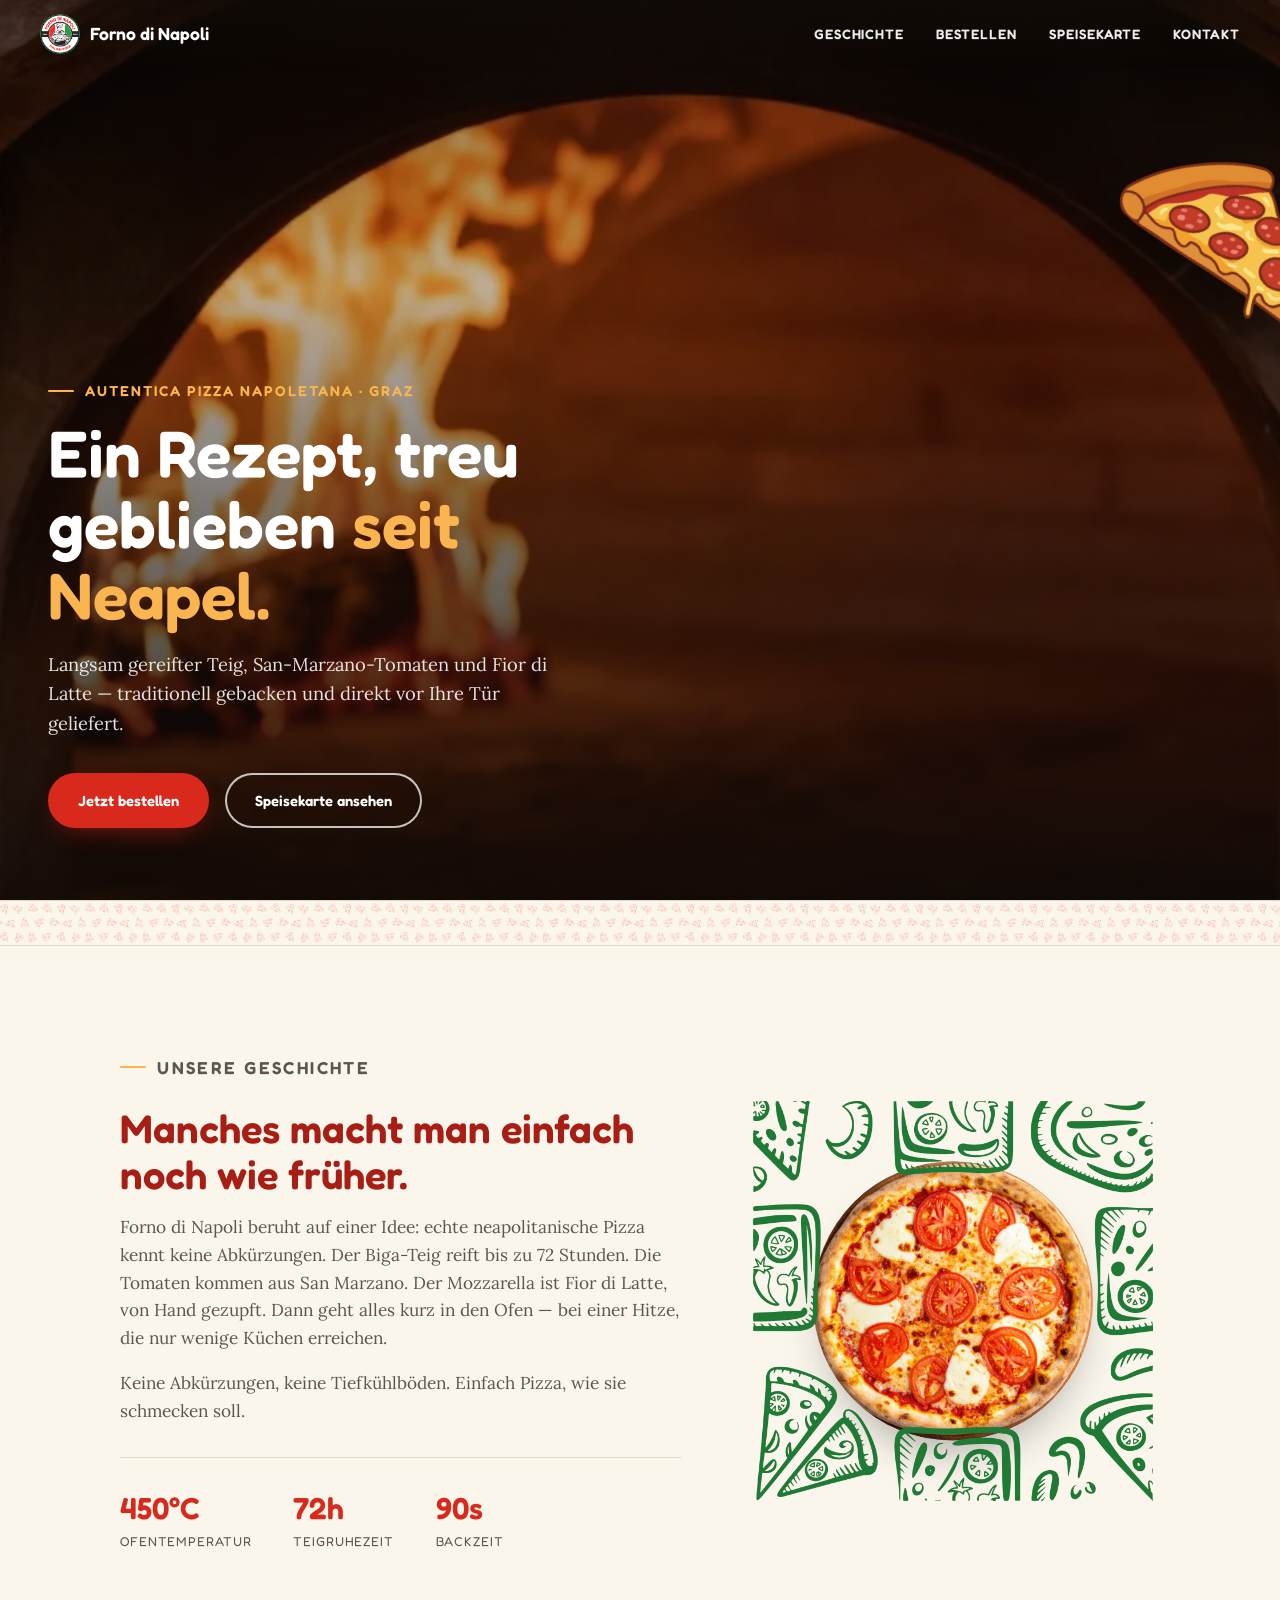
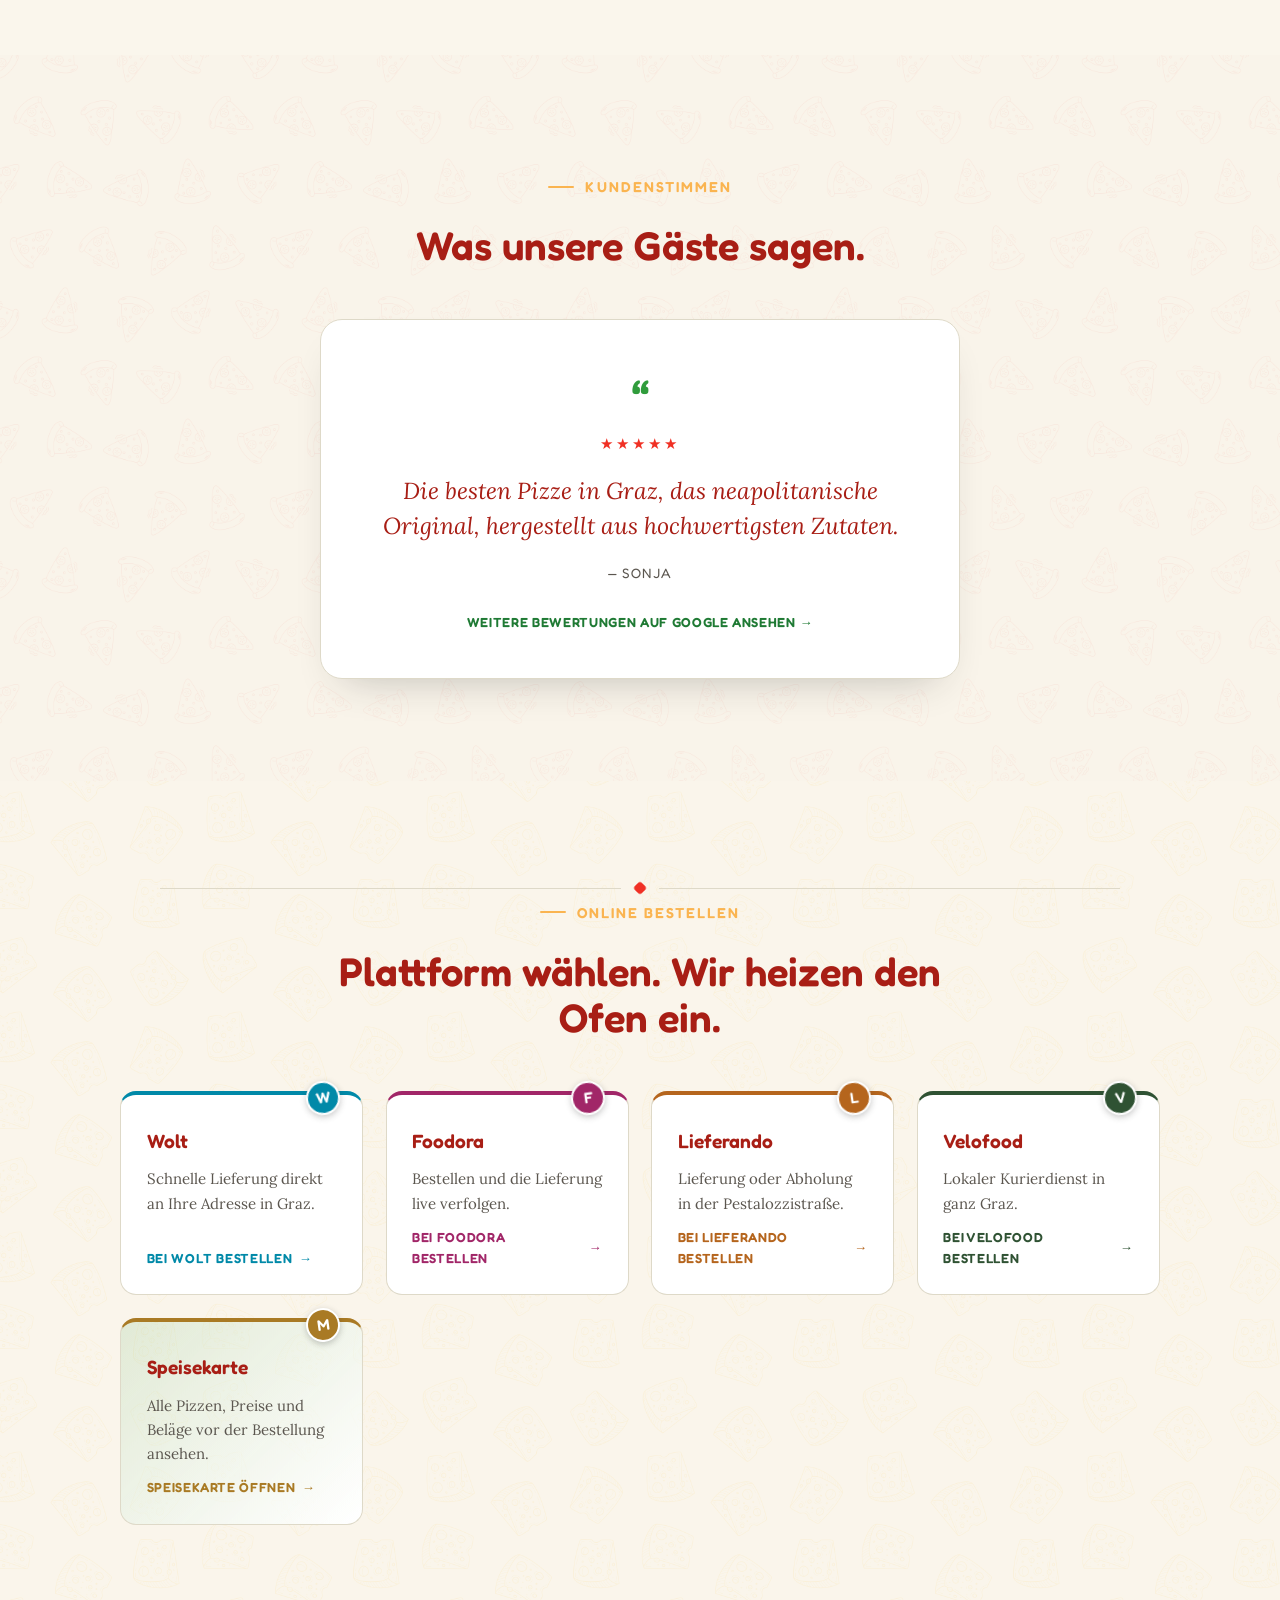
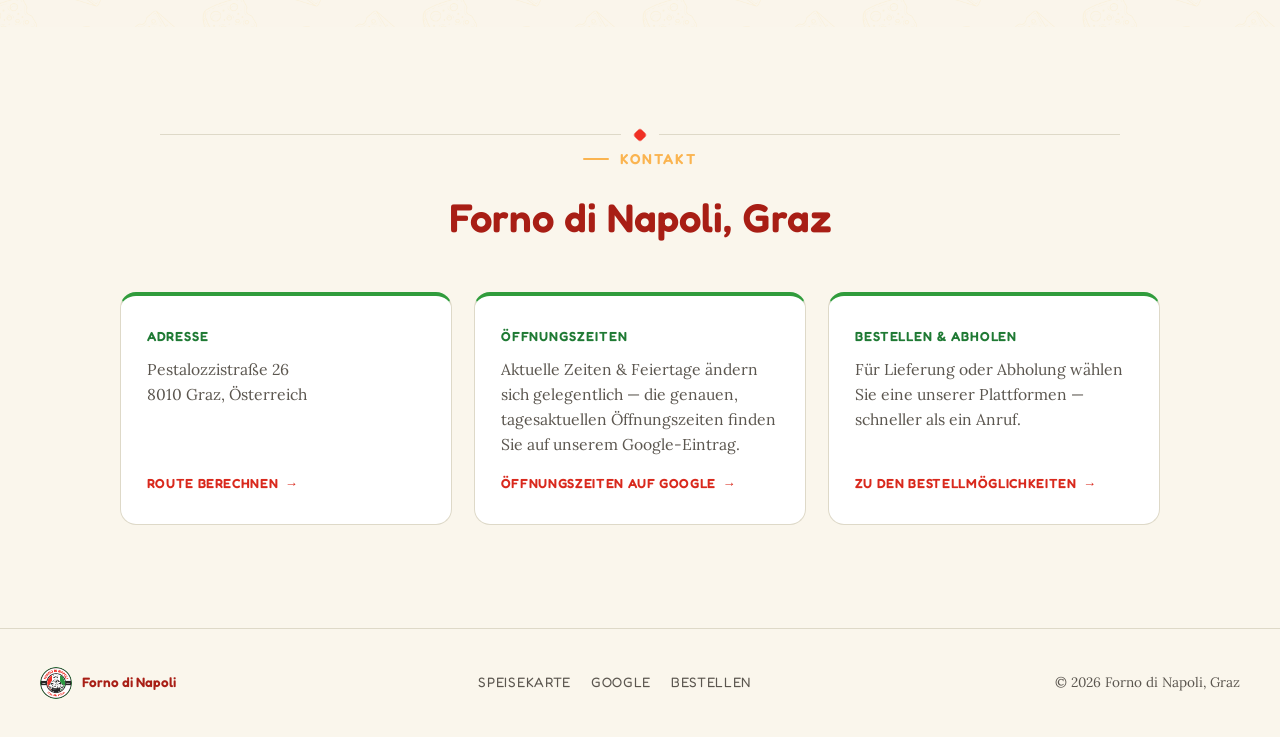
==== commit 5bc7816a: "Redesign site around real photography and hand-drawn assets Replace the laurel-wreath classic look w" ====
--- a/index.html
+++ b/index.html
@@ -8,7 +8,7 @@
 <link rel="icon" href="logo.png">
 <link rel="preconnect" href="https://fonts.googleapis.com">
 <link rel="preconnect" href="https://fonts.gstatic.com" crossorigin>
-<link href="https://fonts.googleapis.com/css2?family=EB+Garamond:ital,wght@0,400;0,500;0,600;1,400;1,500&family=Playfair+Display:ital,wght@0,600;0,700;1,500;1,600&display=swap" rel="stylesheet">
+<link href="https://fonts.googleapis.com/css2?family=Fredoka:wght@400;500;600;700&family=Lora:ital,wght@0,400;0,500;0,600;1,500;1,600&display=swap" rel="stylesheet">
 <link rel="stylesheet" href="styles.css">
 </head>
 <body>
@@ -27,71 +27,51 @@
 </header>
 
 <section class="hero" id="top">
-  <div class="crest">
-    <svg class="crest__wreath left" viewBox="0 0 260 260" aria-hidden="true">
-      <path d="M130 246 C 92 232, 56 194, 45 146 C 37 104, 46 66, 70 38" />
-      <ellipse class="leaf" cx="122" cy="240" rx="11" ry="5.5" transform="rotate(-25 122 240)" style="animation-delay:.5s"/>
-      <ellipse class="leaf" cx="104" cy="226" rx="11" ry="5.5" transform="rotate(-45 104 226)" style="animation-delay:.6s"/>
-      <ellipse class="leaf" cx="86" cy="204" rx="11" ry="5.5" transform="rotate(-65 86 204)" style="animation-delay:.7s"/>
-      <ellipse class="leaf" cx="70" cy="178" rx="11" ry="5.5" transform="rotate(-82 70 178)" style="animation-delay:.8s"/>
-      <ellipse class="leaf" cx="58" cy="150" rx="10" ry="5" transform="rotate(-98 58 150)" style="animation-delay:.9s"/>
-      <ellipse class="leaf" cx="52" cy="120" rx="10" ry="5" transform="rotate(-112 52 120)" style="animation-delay:1s"/>
-      <ellipse class="leaf" cx="54" cy="90" rx="10" ry="5" transform="rotate(-128 54 90)" style="animation-delay:1.1s"/>
-      <ellipse class="leaf" cx="62" cy="62" rx="10" ry="5" transform="rotate(-145 62 62)" style="animation-delay:1.2s"/>
-    </svg>
-    <svg class="crest__wreath right" viewBox="0 0 260 260" aria-hidden="true">
-      <path d="M130 246 C 92 232, 56 194, 45 146 C 37 104, 46 66, 70 38" />
-      <ellipse class="leaf" cx="122" cy="240" rx="11" ry="5.5" transform="rotate(-25 122 240)" style="animation-delay:.5s"/>
-      <ellipse class="leaf" cx="104" cy="226" rx="11" ry="5.5" transform="rotate(-45 104 226)" style="animation-delay:.6s"/>
-      <ellipse class="leaf" cx="86" cy="204" rx="11" ry="5.5" transform="rotate(-65 86 204)" style="animation-delay:.7s"/>
-      <ellipse class="leaf" cx="70" cy="178" rx="11" ry="5.5" transform="rotate(-82 70 178)" style="animation-delay:.8s"/>
-      <ellipse class="leaf" cx="58" cy="150" rx="10" ry="5" transform="rotate(-98 58 150)" style="animation-delay:.9s"/>
-      <ellipse class="leaf" cx="52" cy="120" rx="10" ry="5" transform="rotate(-112 52 120)" style="animation-delay:1s"/>
-      <ellipse class="leaf" cx="54" cy="90" rx="10" ry="5" transform="rotate(-128 54 90)" style="animation-delay:1.1s"/>
-      <ellipse class="leaf" cx="62" cy="62" rx="10" ry="5" transform="rotate(-145 62 62)" style="animation-delay:1.2s"/>
-    </svg>
-    <img class="crest__mark" src="logo.png" alt="Forno di Napoli Wappen">
+  <div class="hero__media" aria-hidden="true">
+    <img src="content/heroBG.webp" alt="">
+    <div class="hero__scrim"></div>
   </div>
 
-  <p class="eyebrow">Autentica Pizza Napoletana &middot; Graz</p>
-  <h1 class="hero__title">Ein Rezept, treu geblieben <em>seit Neapel.</em></h1>
-  <p class="hero__sub">Langsam gereifter Teig, San-Marzano-Tomaten und Fior di Latte — traditionell gebacken und direkt vor Ihre Tür geliefert.</p>
-  <div class="hero__cta">
-    <a href="#order" class="btn btn--primary">Jetzt bestellen</a>
-    <a href="https://qr.secret-it.eu/forno-di-napoli/NAZ" target="_blank" rel="noopener" class="btn btn--ghost">Speisekarte ansehen</a>
+  <img class="hero__mascot" src="content/5.webp" alt="" aria-hidden="true">
+
+  <div class="hero__content">
+    <p class="eyebrow">Autentica Pizza Napoletana &middot; Graz</p>
+    <h1 class="hero__title">Ein Rezept, treu geblieben <em>seit Neapel.</em></h1>
+    <p class="hero__sub">Langsam gereifter Teig, San-Marzano-Tomaten und Fior di Latte — traditionell gebacken und direkt vor Ihre Tür geliefert.</p>
+    <div class="hero__cta">
+      <a href="#order" class="btn btn--primary">Jetzt bestellen</a>
+      <a href="https://qr.secret-it.eu/forno-di-napoli/NAZ" target="_blank" rel="noopener" class="btn btn--ghost">Speisekarte ansehen</a>
+    </div>
   </div>
 </section>
 
 <div class="ribbon" aria-hidden="true"></div>
 
 <section class="section story" id="story">
-  <div class="wrap">
-    <div class="story__frame reveal">
-      <div class="story__grid">
+  <div class="wrap story__grid">
+    <div class="reveal">
+      <p class="eyebrow">Unsere Geschichte</p>
+      <h2 class="section__title" style="text-align:left">Manches macht man einfach noch wie früher.</h2>
+      <p>Forno di Napoli beruht auf einer Idee: echte neapolitanische Pizza kennt keine Abkürzungen. Der Biga-Teig reift bis zu 72 Stunden. Die Tomaten kommen aus San Marzano. Der Mozzarella ist Fior di Latte, von Hand gezupft. Dann geht alles kurz in den Ofen — bei einer Hitze, die nur wenige Küchen erreichen.</p>
+      <p>Keine Abkürzungen, keine Tiefkühlböden. Einfach Pizza, wie sie schmecken soll.</p>
+      <div class="story__stats">
         <div>
-          <p class="eyebrow">Unsere Geschichte</p>
-          <h2 class="section__title" style="text-align:left">Manches macht man einfach noch wie früher.</h2>
-          <p>Forno di Napoli beruht auf einer Idee: echte neapolitanische Pizza kennt keine Abkürzungen. Der Biga-Teig reift bis zu 72 Stunden. Die Tomaten kommen aus San Marzano. Der Mozzarella ist Fior di Latte, von Hand gezupft. Dann geht alles kurz in den Ofen — bei einer Hitze, die nur wenige Küchen erreichen.</p>
-          <p>Keine Abkürzungen, keine Tiefkühlböden. Einfach Pizza, wie sie schmecken soll.</p>
-          <div class="story__stats">
-            <div>
-              <div class="stat__num">450°C</div>
-              <div class="stat__label">Ofentemperatur</div>
-            </div>
-            <div>
-              <div class="stat__num">72h</div>
-              <div class="stat__label">Teigruhezeit</div>
-            </div>
-            <div>
-              <div class="stat__num">90s</div>
-              <div class="stat__label">Backzeit</div>
-            </div>
-          </div>
+          <div class="stat__num">450°C</div>
+          <div class="stat__label">Ofentemperatur</div>
         </div>
-        <div class="medallion">
-          <span>Fatto<br>a mano<br><em style="font-size:1rem">— von Hand</em></span>
+        <div>
+          <div class="stat__num">72h</div>
+          <div class="stat__label">Teigruhezeit</div>
+        </div>
+        <div>
+          <div class="stat__num">90s</div>
+          <div class="stat__label">Backzeit</div>
         </div>
       </div>
+    </div>
+    <div class="reveal story__art">
+      <img class="story__dish" src="content/2.webp" alt="Frisch gebackene Pizza Margherita von Forno di Napoli">
+      <img class="story__deco" src="content/3.webp" alt="" aria-hidden="true">
     </div>
   </div>
 </section>
--- a/styles.css
+++ b/styles.css
@@ -1,21 +1,22 @@
-/* ===== Tokens — sampled from logo.png (red #f03024, green #309c3c, ink #242424, white #fcfcfc) ===== */
+/* ===== Tokens — logo reds/greens + flame amber sampled from content/heroBG.png ===== */
 :root {
   --paper: #faf6ec;
-  --paper-deep: #eef1e6;
+  --paper-deep: #f3eedf;
   --paper-line: #ded9c8;
   --ink: #242424;
   --ink-soft: #5b564f;
-  --wine: #d9291d;
-  --wine-deep: #a81e15;
-  --wine-bright: #f03024;
-  --pine: #1f7a34;
-  --gold: #309c3c;
-  --gold-light: #5cb768;
+  --red: #d9291d;
+  --red-deep: #a81e15;
+  --red-bright: #f03024;
+  --green: #1f7a34;
+  --green-bright: #309c3c;
+  --flame: #e0862e;
+  --flame-bright: #fab450;
   --cream: #ffffff;
 
-  --font-display: "Playfair Display", "Iowan Old Style", Georgia, serif;
-  --font-body: "EB Garamond", Georgia, serif;
-  --font-label: "EB Garamond", Georgia, serif;
+  --font-display: "Fredoka", "Segoe UI", sans-serif;
+  --font-body: "Lora", Georgia, serif;
+  --font-label: "Fredoka", "Segoe UI", sans-serif;
 
   --container: 1120px;
 }
@@ -41,9 +42,6 @@
   line-height: 1.6;
   -webkit-font-smoothing: antialiased;
   overflow-x: hidden;
-  background-image:
-    radial-gradient(circle at 1px 1px, rgba(217, 41, 29, 0.06) 1px, transparent 0);
-  background-size: 22px 22px;
 }
 
 img { max-width: 100%; display: block; }
@@ -56,18 +54,18 @@
 }
 
 :focus-visible {
-  outline: 2px solid var(--wine);
+  outline: 2px solid var(--red);
   outline-offset: 3px;
 }
 
-/* ===== Checker ribbon divider ===== */
+/* ===== Pizza-pattern ribbon divider ===== */
 .ribbon {
-  height: 10px;
-  background-image: repeating-linear-gradient(
-    45deg,
-    var(--wine) 0, var(--wine) 10px,
-    var(--cream) 10px, var(--cream) 20px
-  );
+  height: 46px;
+  background-image: url("content/1.webp");
+  background-size: auto 130%;
+  background-repeat: repeat-x;
+  background-position: center;
+  background-color: var(--paper);
   border-top: 1px solid var(--paper-line);
   border-bottom: 1px solid var(--paper-line);
 }
@@ -83,26 +81,27 @@
   align-items: center;
   justify-content: space-between;
   padding: 0.9rem clamp(1.25rem, 4vw, 2.5rem);
-  background: rgba(250, 246, 236, 0.88);
-  border-bottom: 1px solid transparent;
+  background: linear-gradient(to bottom, rgba(20, 13, 9, 0.55), transparent);
+  transition: background 0.3s ease, box-shadow 0.3s ease;
+}
+
+.nav.is-scrolled {
+  background: rgba(250, 246, 236, 0.92);
   backdrop-filter: blur(6px);
-  transition: border-color 0.3s ease, box-shadow 0.3s ease;
-}
-
-.nav.is-scrolled {
-  border-bottom-color: var(--paper-line);
-  box-shadow: 0 2px 14px rgba(36, 36, 36, 0.06);
+  box-shadow: 0 2px 14px rgba(36, 36, 36, 0.08);
 }
 
 .nav__brand {
   display: flex;
   align-items: center;
-  gap: 0.65rem;
-  font-family: var(--font-display);
-  font-weight: 700;
+  gap: 0.6rem;
+  font-family: var(--font-display);
+  font-weight: 600;
   font-size: 1.1rem;
-  color: var(--wine-deep);
-}
+  color: var(--cream);
+  transition: color 0.3s ease;
+}
+.nav.is-scrolled .nav__brand { color: var(--red-deep); }
 
 .nav__brand img {
   width: 40px;
@@ -113,26 +112,19 @@
 .nav__links {
   display: flex;
   gap: clamp(1.1rem, 2.5vw, 2.1rem);
-  font-size: 0.82rem;
-  text-transform: uppercase;
-  letter-spacing: 0.1em;
-  font-weight: 600;
-  color: var(--ink-soft);
-}
+  font-family: var(--font-label);
+  font-size: 0.85rem;
+  text-transform: uppercase;
+  letter-spacing: 0.07em;
+  font-weight: 600;
+  color: rgba(255, 255, 255, 0.92);
+  transition: color 0.3s ease;
+}
+.nav.is-scrolled .nav__links { color: var(--ink-soft); }
 
 .nav__links a { position: relative; transition: color 0.2s ease; }
-.nav__links a:hover { color: var(--wine); }
-.nav__links a::after {
-  content: "";
-  position: absolute;
-  left: 0;
-  bottom: -5px;
-  width: 0;
-  height: 1px;
-  background: var(--gold);
-  transition: width 0.25s ease;
-}
-.nav__links a:hover::after { width: 100%; }
+.nav__links a:hover { color: var(--flame-bright); }
+.nav.is-scrolled .nav__links a:hover { color: var(--red); }
 
 @media (max-width: 640px) {
   .nav__links { display: none; }
@@ -143,167 +135,141 @@
   display: inline-flex;
   align-items: center;
   gap: 0.5rem;
-  padding: 0.8rem 1.7rem;
-  border-radius: 3px;
-  font-family: var(--font-label);
-  font-weight: 600;
-  font-size: 0.85rem;
-  text-transform: uppercase;
-  letter-spacing: 0.09em;
-  border: 1px solid transparent;
+  padding: 0.85rem 1.75rem;
+  border-radius: 999px;
+  font-family: var(--font-label);
+  font-weight: 600;
+  font-size: 0.92rem;
+  border: 2px solid transparent;
   cursor: pointer;
-  transition: transform 0.2s ease, box-shadow 0.2s ease, background 0.2s ease, color 0.2s ease;
+  transition: transform 0.2s ease, box-shadow 0.2s ease, background 0.2s ease, color 0.2s ease, border-color 0.2s ease;
 }
 
 .btn--primary {
-  background: var(--wine);
+  background: var(--red);
   color: var(--cream);
-  border-color: var(--wine-deep);
-  box-shadow: 0 6px 18px -8px rgba(168, 30, 21, 0.55);
+  border-color: var(--red);
+  box-shadow: 0 10px 24px -10px rgba(168, 30, 21, 0.7);
 }
 .btn--primary:hover {
-  background: var(--wine-bright);
+  background: var(--red-bright);
+  border-color: var(--red-bright);
   transform: translateY(-2px);
-  box-shadow: 0 10px 22px -8px rgba(168, 30, 21, 0.6);
+  box-shadow: 0 14px 28px -10px rgba(168, 30, 21, 0.75);
 }
 
 .btn--ghost {
-  background: transparent;
-  border-color: var(--gold);
-  color: var(--wine-deep);
+  background: rgba(20, 13, 9, 0.2);
+  border-color: rgba(255, 255, 255, 0.75);
+  color: var(--cream);
+  backdrop-filter: blur(2px);
 }
 .btn--ghost:hover {
-  background: rgba(48, 156, 60, 0.12);
+  background: rgba(255, 255, 255, 0.15);
+  border-color: var(--cream);
   transform: translateY(-2px);
 }
 
 /* ===== Hero ===== */
 .hero {
   position: relative;
-  padding: 8.5rem clamp(1.25rem, 4vw, 2.5rem) 4.5rem;
-  text-align: center;
+  min-height: 100svh;
+  display: flex;
+  align-items: flex-end;
   overflow: hidden;
-}
-
-.crest {
-  position: relative;
-  width: min(260px, 62vw);
-  margin: 0 auto 1.6rem;
-  display: grid;
-  place-items: center;
-}
-
-.crest__wreath {
+  padding: 8rem clamp(1.25rem, 4vw, 3rem) 4.5rem;
+}
+
+.hero__media {
   position: absolute;
   inset: 0;
+  z-index: -2;
+}
+.hero__media img {
   width: 100%;
   height: 100%;
-}
-.crest__wreath.right {
-  transform: scaleX(-1);
-}
-
-.crest__wreath path {
-  fill: none;
-  stroke: var(--gold);
-  stroke-width: 2.4;
-  stroke-linecap: round;
-  stroke-dasharray: 340;
-  stroke-dashoffset: 340;
-  animation: draw 1.6s ease-out 0.2s forwards;
-}
-.crest__wreath.right path {
-  animation-delay: 0.35s;
-}
-
-.crest__wreath ellipse {
-  fill: var(--gold);
+  object-fit: cover;
+  object-position: center 30%;
+}
+.hero__scrim {
+  position: absolute;
+  inset: 0;
+  background:
+    linear-gradient(to top, rgba(15, 9, 6, 0.92) 0%, rgba(15, 9, 6, 0.55) 42%, rgba(15, 9, 6, 0.25) 68%, rgba(15, 9, 6, 0.45) 100%);
+}
+
+.hero__mascot {
+  position: absolute;
+  top: 14%;
+  right: -4%;
+  width: min(220px, 34vw);
+  transform: rotate(14deg);
+  filter: drop-shadow(0 18px 30px rgba(0, 0, 0, 0.45));
   opacity: 0;
-  transform-origin: center;
-  animation: leafIn 0.5s ease-out forwards;
-}
-
-@keyframes draw {
-  to { stroke-dashoffset: 0; }
-}
-@keyframes leafIn {
-  from { opacity: 0; transform: scale(0.3); }
-  to { opacity: 1; transform: scale(1); }
-}
-
-.crest__mark {
-  position: relative;
-  width: 46%;
-  border-radius: 50%;
-  border: 2px solid var(--wine-bright);
-  box-shadow: 0 0 0 5px var(--paper), 0 0 0 6px var(--paper-line);
-  opacity: 0;
-  animation: crestIn 0.6s ease-out 1.3s forwards;
-}
-
-@keyframes crestIn {
-  from { opacity: 0; transform: scale(0.85); }
-  to { opacity: 1; transform: scale(1); }
+  animation: mascotIn 1s cubic-bezier(0.2, 0.8, 0.2, 1) 0.5s forwards, mascotFloat 5s ease-in-out 1.5s infinite;
+}
+@keyframes mascotIn {
+  from { opacity: 0; transform: rotate(30deg) scale(0.6) translateY(-30px); }
+  to { opacity: 1; transform: rotate(14deg) scale(1) translateY(0); }
+}
+@keyframes mascotFloat {
+  0%, 100% { transform: rotate(14deg) translateY(0); }
+  50% { transform: rotate(10deg) translateY(-12px); }
+}
+@media (max-width: 720px) {
+  .hero__mascot { width: 120px; top: 8%; right: -6%; }
+}
+
+.hero__content {
+  position: relative;
+  z-index: 1;
+  max-width: 640px;
 }
 
 .eyebrow {
   font-family: var(--font-label);
   text-transform: uppercase;
-  letter-spacing: 0.16em;
-  font-size: 1rem;
-  color: var(--wine);
+  letter-spacing: 0.14em;
+  font-size: 0.9rem;
+  font-weight: 600;
+  color: var(--flame-bright);
   display: inline-flex;
   align-items: center;
   gap: 0.7rem;
   margin: 0 0 1rem;
 }
-.eyebrow::before, .eyebrow::after {
+.eyebrow::before {
   content: "";
   width: 26px;
-  height: 1px;
-  background: var(--gold);
+  height: 2px;
+  background: var(--flame-bright);
+  border-radius: 2px;
 }
 
 .hero__title {
   font-family: var(--font-display);
-  font-weight: 700;
-  font-size: clamp(2.3rem, 5.2vw, 3.9rem);
-  line-height: 1.12;
-  margin: 0 auto 1.2rem;
-  max-width: 16ch;
-  color: var(--wine-deep);
-  opacity: 0;
-  transform: translateY(16px);
-  animation: enter 0.9s cubic-bezier(0.2, 0.8, 0.2, 1) 0.15s forwards;
-}
-
+  font-weight: 600;
+  font-size: clamp(2.4rem, 5.4vw, 4.1rem);
+  line-height: 1.08;
+  margin: 0 0 1.2rem;
+  color: var(--cream);
+}
 .hero__title em {
-  font-style: italic;
-  color: var(--pine);
+  font-style: normal;
+  color: var(--flame-bright);
 }
 
 .hero__sub {
   font-size: 1.15rem;
-  color: var(--ink-soft);
+  color: rgba(255, 255, 255, 0.88);
   max-width: 46ch;
-  margin: 0 auto 2.2rem;
-  opacity: 0;
-  transform: translateY(14px);
-  animation: enter 0.9s cubic-bezier(0.2, 0.8, 0.2, 1) 0.35s forwards;
+  margin: 0 0 2.2rem;
 }
 
 .hero__cta {
   display: flex;
   gap: 1rem;
-  justify-content: center;
   flex-wrap: wrap;
-  opacity: 0;
-  transform: translateY(14px);
-  animation: enter 0.9s cubic-bezier(0.2, 0.8, 0.2, 1) 0.55s forwards;
-}
-
-@keyframes enter {
-  to { opacity: 1; transform: translateY(0); }
 }
 
 /* ===== Section shell ===== */
@@ -328,9 +294,10 @@
   background: var(--paper-line);
 }
 .divider__mark {
-  width: 9px;
-  height: 9px;
-  background: var(--wine-bright);
+  width: 10px;
+  height: 10px;
+  background: var(--red-bright);
+  border-radius: 3px;
   transform: rotate(45deg);
   transform-origin: center;
   opacity: 0;
@@ -345,10 +312,10 @@
 
 .section__title {
   font-family: var(--font-display);
-  font-weight: 700;
+  font-weight: 600;
   font-size: clamp(1.8rem, 3.4vw, 2.5rem);
   line-height: 1.15;
-  color: var(--wine-deep);
+  color: var(--red-deep);
   margin: 0.5rem 0 0;
 }
 
@@ -371,23 +338,6 @@
 }
 
 /* ===== Story ===== */
-.story__frame {
-  border: 1px solid var(--paper-line);
-  border-radius: 6px;
-  padding: clamp(2rem, 5vw, 3.5rem);
-  background: var(--cream);
-  box-shadow: 0 1px 0 var(--cream), 0 0 0 6px var(--paper) inset;
-  position: relative;
-}
-.story__frame::before {
-  content: "";
-  position: absolute;
-  inset: 10px;
-  border: 1px solid var(--paper-line);
-  border-radius: 3px;
-  pointer-events: none;
-}
-
 .story__grid {
   display: grid;
   grid-template-columns: 1.15fr 0.85fr;
@@ -416,46 +366,66 @@
 .stat__num {
   font-family: var(--font-display);
   font-size: 1.9rem;
-  font-weight: 700;
-  color: var(--wine);
+  font-weight: 600;
+  color: var(--red);
 }
 .stat__label {
   font-family: var(--font-label);
   text-transform: uppercase;
   font-size: 0.8rem;
-  letter-spacing: 0.08em;
+  letter-spacing: 0.07em;
   color: var(--ink-soft);
 }
 
-.medallion {
+.story__art {
   position: relative;
   width: 100%;
-  max-width: 280px;
+  max-width: 400px;
   aspect-ratio: 1;
   margin-inline: auto;
+}
+.story__dish {
+  position: absolute;
+  inset: 15%;
+  width: 70%;
+  height: 70%;
   border-radius: 50%;
-  border: 2px solid var(--gold);
-  display: grid;
-  place-items: center;
-  background: radial-gradient(circle, var(--paper) 60%, var(--paper-deep) 100%);
-}
-.medallion::before {
+  object-fit: cover;
+  box-shadow: 0 24px 44px -18px rgba(36, 36, 36, 0.4);
+  transform: scale(0.85) rotate(-6deg);
+  opacity: 0;
+  transition: transform 0.8s cubic-bezier(0.2, 0.8, 0.2, 1), opacity 0.8s ease;
+}
+.reveal.is-visible .story__dish {
+  transform: scale(1) rotate(0deg);
+  opacity: 1;
+}
+.story__deco {
+  position: absolute;
+  inset: 0;
+  width: 100%;
+  height: 100%;
+  object-fit: contain;
+  pointer-events: none;
+}
+
+/* ===== Testimonials ===== */
+.testimonials {
+  position: relative;
+  background-color: var(--paper-deep);
+  background-image: url("content/1.webp");
+  background-size: 260px;
+  background-blend-mode: multiply;
+  background-repeat: repeat;
+}
+.testimonials::before {
   content: "";
   position: absolute;
-  inset: 12px;
-  border: 1px solid var(--paper-line);
-  border-radius: 50%;
-}
-.medallion span {
-  font-family: var(--font-display);
-  font-style: italic;
-  font-size: 1.3rem;
-  color: var(--wine-deep);
-  text-align: center;
-  line-height: 1.3;
-}
-
-/* ===== Testimonials ===== */
+  inset: 0;
+  background: rgba(250, 246, 236, 0.9);
+}
+.testimonials .wrap { position: relative; }
+
 .quote-card {
   position: relative;
   max-width: 640px;
@@ -464,7 +434,8 @@
   text-align: center;
   background: var(--cream);
   border: 1px solid var(--paper-line);
-  border-radius: 6px;
+  border-radius: 22px;
+  box-shadow: 0 20px 40px -24px rgba(36, 36, 36, 0.3);
 }
 
 .quote-mark {
@@ -472,30 +443,30 @@
   font-family: var(--font-display);
   font-size: 4.5rem;
   line-height: 1;
-  color: var(--gold);
+  color: var(--green-bright);
   margin-bottom: -0.5rem;
 }
 
 .quote-stars {
-  color: var(--wine-bright);
+  color: var(--red-bright);
   letter-spacing: 0.2em;
   font-size: 0.95rem;
   margin: 0 0 1.1rem;
 }
 
 .quote-text {
-  font-family: var(--font-display);
+  font-family: var(--font-body);
   font-style: italic;
-  font-size: clamp(1.2rem, 2.6vw, 1.55rem);
-  line-height: 1.45;
-  color: var(--wine-deep);
+  font-size: clamp(1.15rem, 2.6vw, 1.45rem);
+  line-height: 1.5;
+  color: var(--red-deep);
   margin: 0 0 1.2rem;
 }
 
 .quote-attr {
   font-family: var(--font-label);
   text-transform: uppercase;
-  letter-spacing: 0.08em;
+  letter-spacing: 0.07em;
   font-size: 0.85rem;
   color: var(--ink-soft);
   margin: 0 0 1.4rem;
@@ -504,17 +475,28 @@
 .quote-more {
   font-family: var(--font-label);
   text-transform: uppercase;
-  letter-spacing: 0.06em;
+  letter-spacing: 0.05em;
   font-size: 0.82rem;
   font-weight: 600;
-  color: var(--gold);
-}
-.quote-more:hover { color: var(--pine); }
+  color: var(--green);
+}
+.quote-more:hover { color: var(--red); }
 
 /* ===== Order section ===== */
 .order {
-  background: var(--paper-deep);
-}
+  position: relative;
+  background-color: var(--paper);
+  background-image: url("content/4.webp");
+  background-size: 220px;
+  background-repeat: repeat;
+}
+.order::before {
+  content: "";
+  position: absolute;
+  inset: 0;
+  background: rgba(250, 246, 236, 0.92);
+}
+.order .wrap { position: relative; }
 
 .order-grid {
   display: grid;
@@ -528,10 +510,10 @@
   flex-direction: column;
   gap: 0.7rem;
   padding: 1.9rem 1.6rem 1.6rem;
-  border-radius: 5px;
+  border-radius: 16px;
   background: var(--cream);
   border: 1px solid var(--paper-line);
-  border-top: 3px solid var(--accent, var(--wine));
+  border-top: 4px solid var(--accent, var(--red));
   transition: transform 0.25s ease, box-shadow 0.25s ease;
 }
 
@@ -547,12 +529,12 @@
   width: 34px;
   height: 34px;
   border-radius: 50%;
-  background: var(--accent, var(--wine));
+  background: var(--accent, var(--red));
   color: var(--cream);
   display: grid;
   place-items: center;
   font-family: var(--font-display);
-  font-weight: 700;
+  font-weight: 600;
   font-size: 0.95rem;
   border: 2px solid var(--cream);
   box-shadow: 0 2px 6px rgba(36, 36, 36, 0.25);
@@ -565,9 +547,9 @@
 
 .order-card__name {
   font-family: var(--font-display);
-  font-size: 1.25rem;
-  font-weight: 700;
-  color: var(--wine-deep);
+  font-size: 1.2rem;
+  font-weight: 600;
+  color: var(--red-deep);
 }
 
 .order-card__desc {
@@ -579,10 +561,10 @@
 .order-card__link {
   font-family: var(--font-label);
   text-transform: uppercase;
-  font-size: 0.85rem;
-  letter-spacing: 0.06em;
-  font-weight: 600;
-  color: var(--accent, var(--wine));
+  font-size: 0.82rem;
+  letter-spacing: 0.05em;
+  font-weight: 600;
+  color: var(--accent, var(--red));
   display: inline-flex;
   align-items: center;
   gap: 0.4rem;
@@ -607,18 +589,18 @@
   gap: 0.6rem;
   align-items: flex-start;
   padding: 1.9rem 1.6rem;
-  border-radius: 5px;
+  border-radius: 16px;
   background: var(--cream);
   border: 1px solid var(--paper-line);
-  border-top: 3px solid var(--gold);
+  border-top: 4px solid var(--green-bright);
 }
 
 .contact-card__label {
   font-family: var(--font-label);
   text-transform: uppercase;
-  letter-spacing: 0.08em;
+  letter-spacing: 0.07em;
   font-size: 0.82rem;
-  color: var(--gold);
+  color: var(--green);
   font-weight: 600;
   margin: 0;
 }
@@ -649,15 +631,17 @@
   align-items: center;
   gap: 0.6rem;
   font-family: var(--font-display);
-  color: var(--wine-deep);
-  font-weight: 700;
+  color: var(--red-deep);
+  font-weight: 600;
 }
 .footer__brand img { width: 32px; height: 32px; border-radius: 50%; }
 
 .footer__links {
   display: flex;
   gap: 1.25rem;
-  text-transform: uppercase;
-  letter-spacing: 0.06em;
-}
-.footer__links a:hover { color: var(--wine); }
+  font-family: var(--font-label);
+  text-transform: uppercase;
+  font-size: 0.85rem;
+  letter-spacing: 0.05em;
+}
+.footer__links a:hover { color: var(--red); }
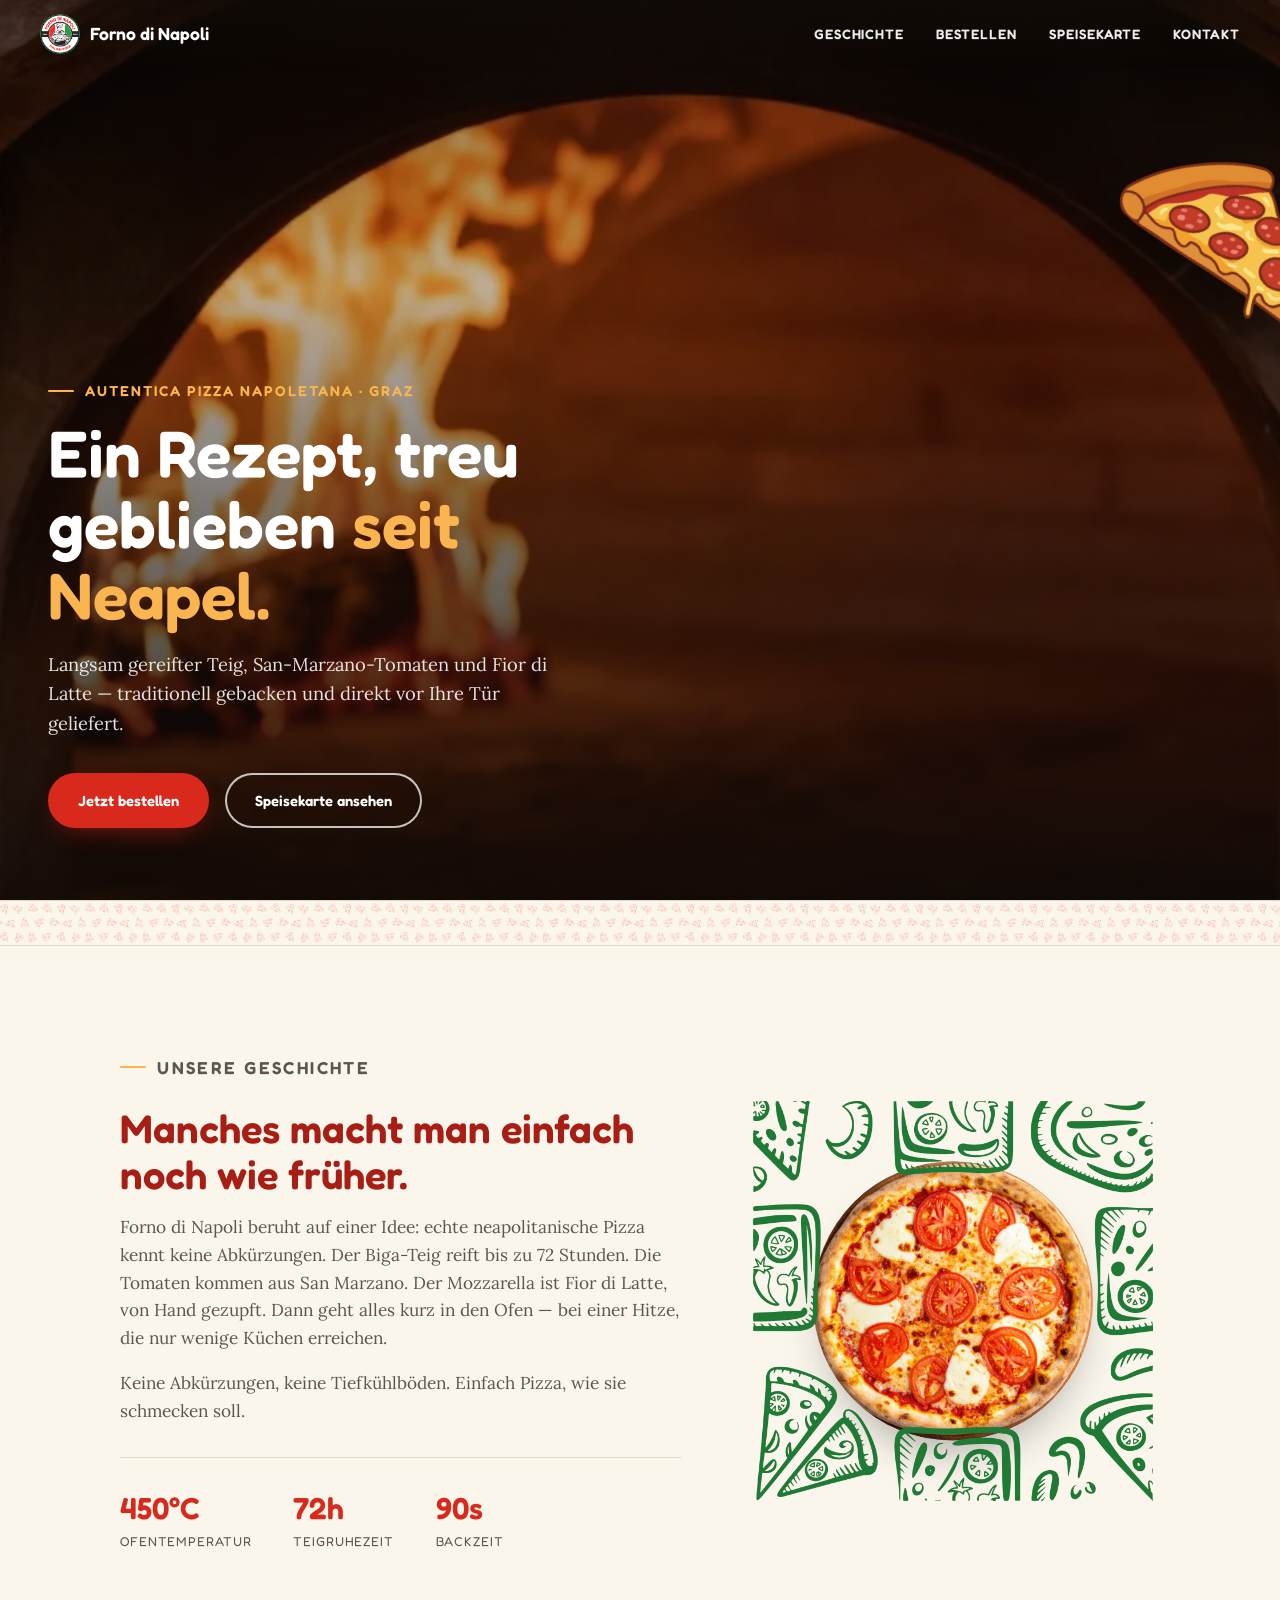
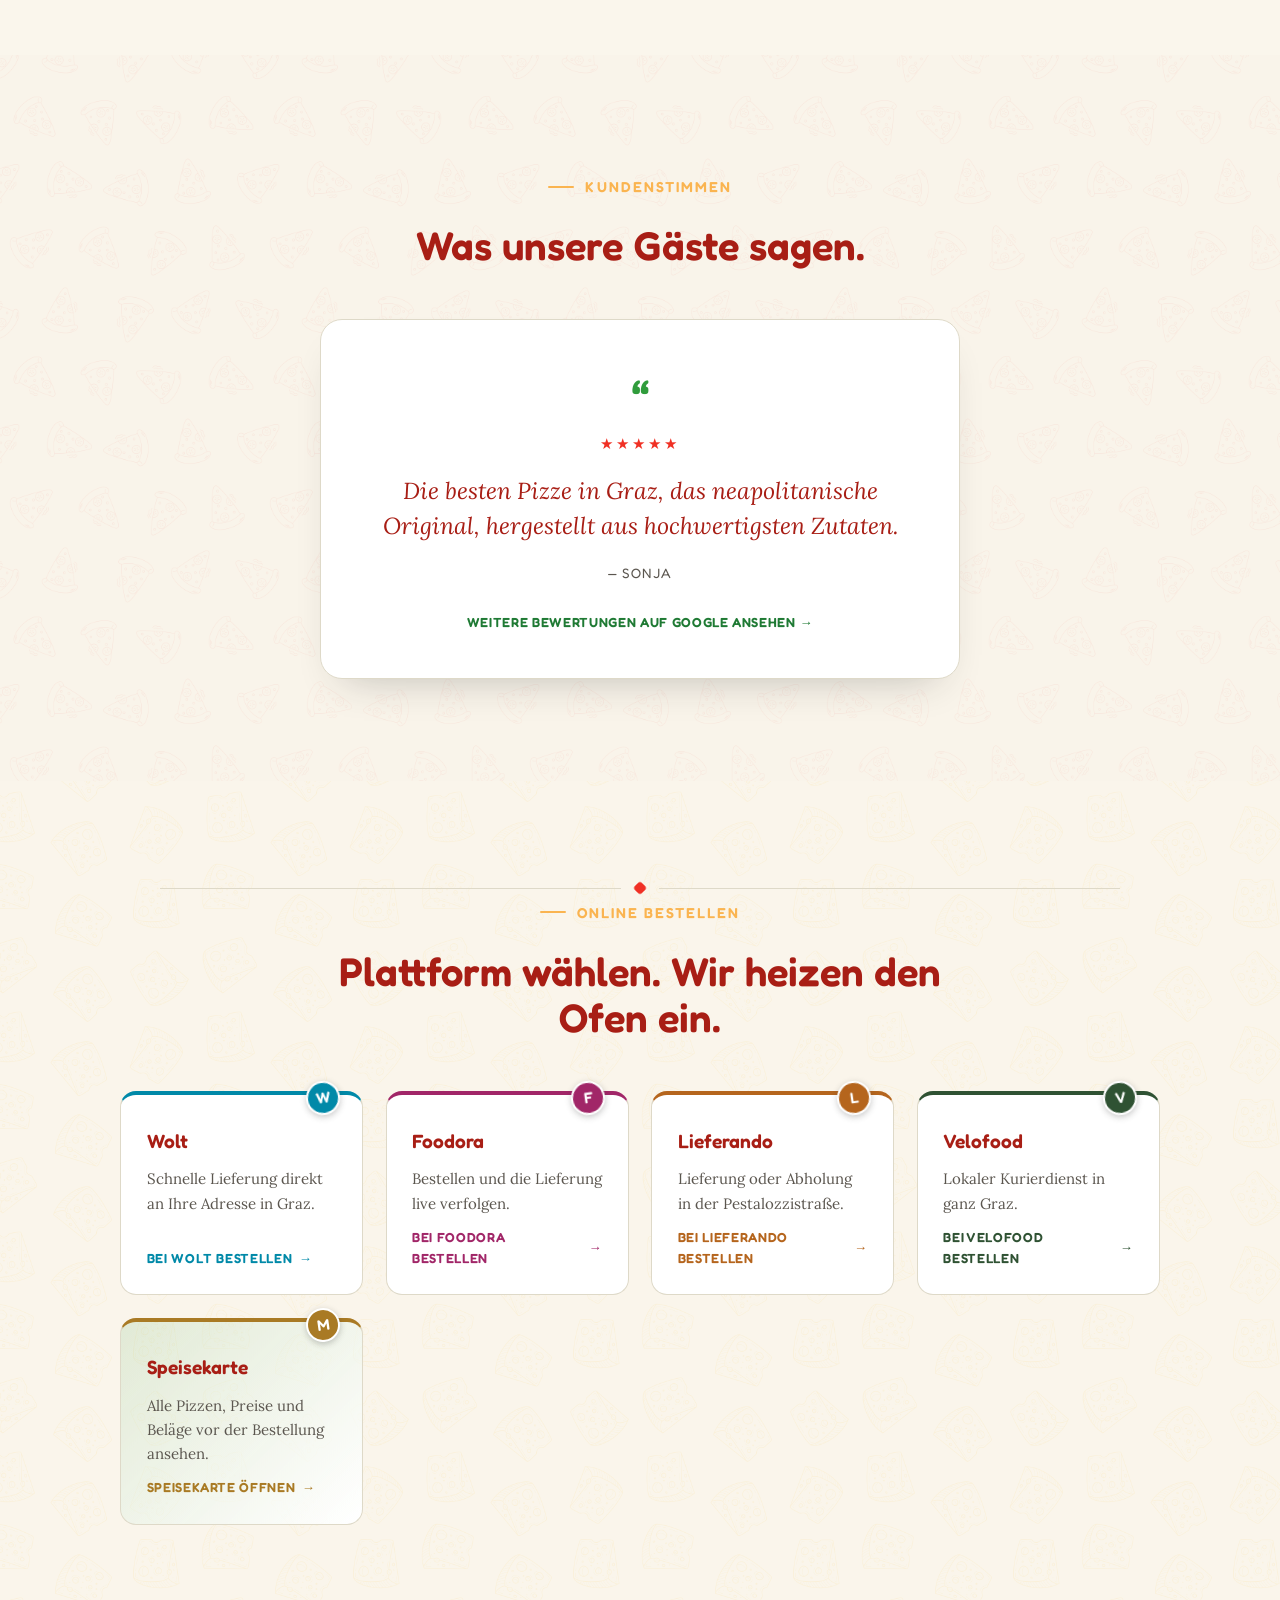
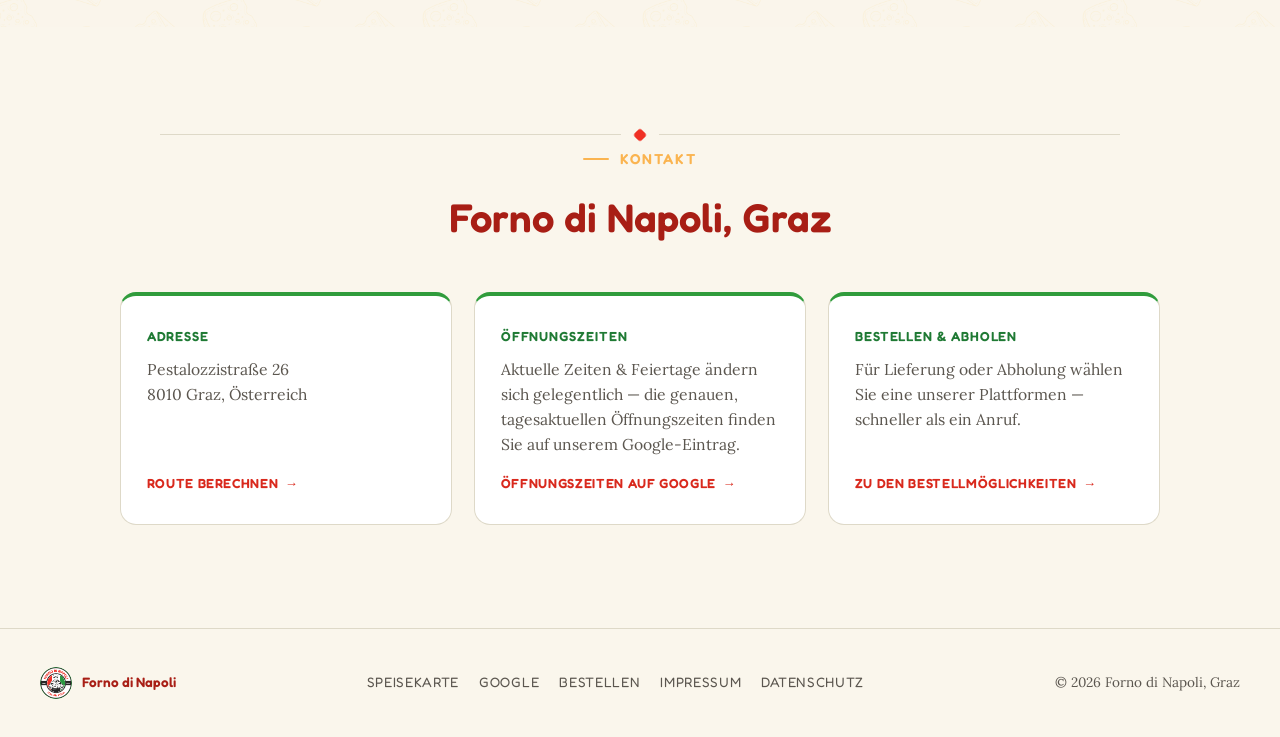
==== commit da6179b8: "Add Impressum and Datenschutzerklärung pages Legally required under Austrian law (§5 ECG, §25 Medien" ====
--- a/index.html
+++ b/index.html
@@ -171,6 +171,8 @@
     <a href="https://qr.secret-it.eu/forno-di-napoli/NAZ" target="_blank" rel="noopener">Speisekarte</a>
     <a href="https://share.google/KbmO80q0N0nKhMr3L" target="_blank" rel="noopener">Google</a>
     <a href="#order">Bestellen</a>
+    <a href="impressum.html">Impressum</a>
+    <a href="datenschutz.html">Datenschutz</a>
   </div>
   <span>© <span id="year"></span> Forno di Napoli, Graz</span>
 </footer>
--- a/styles.css
+++ b/styles.css
@@ -645,3 +645,86 @@
   letter-spacing: 0.05em;
 }
 .footer__links a:hover { color: var(--red); }
+
+/* ===== Legal pages ===== */
+.legal-hero {
+  padding: 8.5rem clamp(1.25rem, 4vw, 2.5rem) 3rem;
+  background: var(--paper-deep);
+  border-bottom: 1px solid var(--paper-line);
+}
+.legal-hero .eyebrow { color: var(--red); }
+.legal-hero .eyebrow::before { background: var(--red); }
+.legal-hero h1 {
+  font-family: var(--font-display);
+  font-weight: 600;
+  font-size: clamp(2rem, 4.4vw, 3rem);
+  color: var(--red-deep);
+  margin: 0.4rem 0 0;
+}
+.legal-hero p {
+  color: var(--ink-soft);
+  max-width: 60ch;
+  margin: 0.9rem 0 0;
+}
+
+.legal {
+  max-width: 760px;
+  margin: 0 auto;
+  padding: clamp(3rem, 6vw, 4.5rem) clamp(1.25rem, 4vw, 2.5rem) clamp(4rem, 8vw, 6rem);
+}
+
+.legal h2 {
+  font-family: var(--font-display);
+  font-weight: 600;
+  font-size: 1.4rem;
+  color: var(--red-deep);
+  margin: 2.4rem 0 0.9rem;
+}
+.legal h2:first-child { margin-top: 0; }
+
+.legal h3 {
+  font-family: var(--font-label);
+  font-weight: 600;
+  font-size: 1rem;
+  text-transform: uppercase;
+  letter-spacing: 0.04em;
+  color: var(--green);
+  margin: 1.6rem 0 0.6rem;
+}
+
+.legal p, .legal li {
+  color: var(--ink-soft);
+  font-size: 1.02rem;
+  line-height: 1.7;
+}
+
+.legal ul {
+  padding-left: 1.3rem;
+  margin: 0.6rem 0 1rem;
+}
+.legal li { margin-bottom: 0.4rem; }
+
+.legal a {
+  color: var(--red);
+  text-decoration: underline;
+  text-decoration-color: var(--paper-line);
+  text-underline-offset: 3px;
+}
+.legal a:hover { text-decoration-color: var(--red); }
+
+.legal .fact-card {
+  background: var(--cream);
+  border: 1px solid var(--paper-line);
+  border-left: 4px solid var(--green-bright);
+  border-radius: 10px;
+  padding: 1.4rem 1.6rem;
+  margin: 1.2rem 0 1.8rem;
+}
+.legal .fact-card p { margin: 0.25rem 0; color: var(--ink); }
+.legal .fact-card p strong { color: var(--ink); font-weight: 600; }
+
+.legal .note {
+  font-size: 0.92rem;
+  color: var(--ink-soft);
+  font-style: italic;
+}
